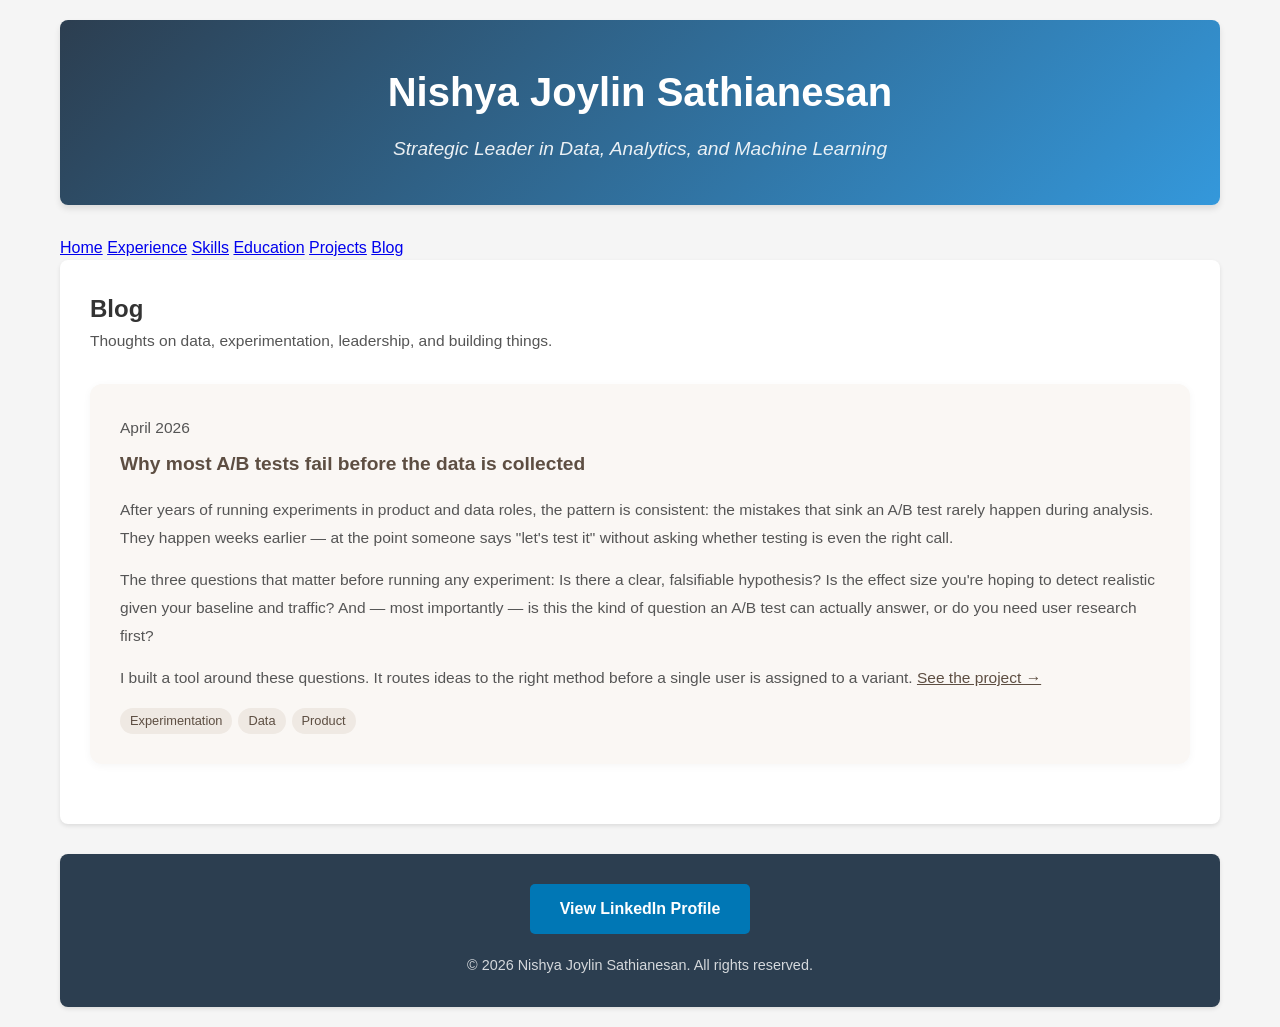
==== blog.html @ 6d908b57 "Add Projects and Blog pages, update nav across all pages - projects.html: project cards with toggle-" ====
<!DOCTYPE html>
<html lang="en">
<head>
    <meta charset="UTF-8">
    <meta name="viewport" content="width=device-width, initial-scale=1.0">
    <title>Blog — Nishya Joylin Sathianesan</title>
    <link rel="stylesheet" href="styles.css">
    <style>
        .post-list {
            list-style: none;
            padding: 0;
        }

        .post-item {
            padding: 24px 0;
            border-bottom: 1px solid #e5ddd5;
        }

        .post-item:last-child {
            border-bottom: none;
        }

        .post-date {
            font-size: 0.85rem;
            color: #999;
            font-weight: 500;
            margin-bottom: 6px;
        }

        .post-item h3 {
            font-size: 1.15rem;
            font-weight: 600;
            color: #5d4e42;
            margin-bottom: 8px;
        }

        .post-item h3 a {
            color: inherit;
            text-decoration: none;
            transition: opacity 0.2s;
        }

        .post-item h3 a:hover {
            opacity: 0.7;
        }

        .post-excerpt {
            color: #555;
            font-size: 0.97rem;
            line-height: 1.7;
            margin-bottom: 10px;
        }

        .post-tags {
            display: flex;
            flex-wrap: wrap;
            gap: 6px;
        }

        .tag {
            background: #efe9e3;
            color: #5d4e42;
            padding: 3px 10px;
            border-radius: 20px;
            font-size: 0.8rem;
            font-weight: 500;
        }

        /* Inline post content (for posts kept on this page) */
        .post-full {
            background: #faf7f4;
            border-radius: 12px;
            padding: 30px;
            margin-bottom: 30px;
            box-shadow: 0 2px 8px rgba(0,0,0,0.04);
        }

        .post-full .post-date {
            margin-bottom: 8px;
        }

        .post-full h3 {
            font-size: 1.2rem;
            font-weight: 600;
            color: #5d4e42;
            margin-bottom: 16px;
        }

        .post-full p {
            color: #555;
            font-size: 0.97rem;
            line-height: 1.8;
            margin-bottom: 14px;
        }

        .post-full p:last-of-type {
            margin-bottom: 0;
        }
    </style>
</head>
<body>
    <header>
        <h1>Nishya Joylin Sathianesan</h1>
        <p class="tagline">Strategic Leader in Data, Analytics, and Machine Learning</p>
    </header>

    <nav>
        <a href="index.html">Home</a>
        <a href="experience.html">Experience</a>
        <a href="skills.html">Skills</a>
        <a href="education.html">Education</a>
        <a href="projects.html">Projects</a>
        <a href="blog.html" class="active">Blog</a>
    </nav>

    <main>
        <div class="page-content">
            <h2>Blog</h2>
            <p style="color:#555; margin-bottom:30px; font-size:0.97rem;">
                Thoughts on data, experimentation, leadership, and building things.
            </p>

            <!-- ── POST TEMPLATE ──────────────────────────────────────────────────
                 To add a new post, copy everything between START and END,
                 paste it at the TOP of the list (newest first), and fill in your content.

            START
            <div class="post-full">
                <p class="post-date">April 2026</p>
                <h3>Your Post Title</h3>
                <p>
                    Your first paragraph here.
                </p>
                <p>
                    Another paragraph if needed.
                </p>
                <div class="post-tags" style="margin-top:16px;">
                    <span class="tag">Topic</span>
                </div>
            </div>
            END
            ── -->

            <!-- Post 1 -->
            <div class="post-full">
                <p class="post-date">April 2026</p>
                <h3>Why most A/B tests fail before the data is collected</h3>
                <p>
                    After years of running experiments in product and data roles, the pattern is consistent:
                    the mistakes that sink an A/B test rarely happen during analysis. They happen weeks earlier —
                    at the point someone says "let's test it" without asking whether testing is even the right call.
                </p>
                <p>
                    The three questions that matter before running any experiment: Is there a clear, falsifiable hypothesis?
                    Is the effect size you're hoping to detect realistic given your baseline and traffic?
                    And — most importantly — is this the kind of question an A/B test can actually answer,
                    or do you need user research first?
                </p>
                <p>
                    I built a tool around these questions. It routes ideas to the right method before a single
                    user is assigned to a variant.
                    <a href="projects.html" style="color:#5d4e42; font-weight:500;">See the project →</a>
                </p>
                <div class="post-tags" style="margin-top:16px;">
                    <span class="tag">Experimentation</span>
                    <span class="tag">Data</span>
                    <span class="tag">Product</span>
                </div>
            </div>

        </div>
    </main>

    <footer>
        <div class="linkedin-section">
            <a href="https://www.linkedin.com/in/nishyajoylin/"
               target="_blank"
               rel="noopener noreferrer"
               class="linkedin-button">
                View LinkedIn Profile
            </a>
        </div>
        <p class="copyright">&copy; 2026 Nishya Joylin Sathianesan. All rights reserved.</p>
    </footer>
</body>
</html>
---- styles.css ----
/* Reset and Base Styles */
* {
    margin: 0;
    padding: 0;
    box-sizing: border-box;
}

body {
    font-family: 'Segoe UI', Tahoma, Geneva, Verdana, sans-serif;
    line-height: 1.6;
    color: #333;
    background-color: #f5f5f5;
    max-width: 1200px;
    margin: 0 auto;
    padding: 20px;
}

/* Header Styles */
header {
    background: linear-gradient(135deg, #2c3e50, #3498db);
    color: white;
    text-align: center;
    padding: 40px 20px;
    border-radius: 8px;
    margin-bottom: 30px;
    box-shadow: 0 4px 6px rgba(0, 0, 0, 0.1);
}

header h1 {
    font-size: 2.5rem;
    margin-bottom: 10px;
    font-weight: 600;
}

header .tagline {
    font-size: 1.2rem;
    opacity: 0.9;
    font-style: italic;
}

/* Main Content */
main {
    background: white;
    padding: 30px;
    border-radius: 8px;
    box-shadow: 0 2px 4px rgba(0, 0, 0, 0.1);
    margin-bottom: 30px;
}

/* Tables Section */
.tables {
    display: grid;
    grid-template-columns: 1fr 1fr;
    gap: 30px;
    margin-bottom: 40px;
}

.table-container {
    overflow-x: auto;
}

.table-container h2 {
    color: #2c3e50;
    margin-bottom: 15px;
    padding-bottom: 10px;
    border-bottom: 2px solid #3498db;
}

table {
    width: 100%;
    border-collapse: collapse;
    font-size: 0.95rem;
}

thead {
    background-color: #2c3e50;
    color: white;
}

th, td {
    padding: 12px 15px;
    text-align: left;
    border: 1px solid #ddd;
}

th {
    font-weight: 600;
}

tbody tr:nth-child(even) {
    background-color: #f8f9fa;
}

tbody tr:hover {
    background-color: #e8f4fc;
}

/* Summary Section */
.summary {
    padding-top: 20px;
    border-top: 1px solid #eee;
}

.summary h2 {
    color: #2c3e50;
    margin-bottom: 15px;
    padding-bottom: 10px;
    border-bottom: 2px solid #3498db;
}

.summary p {
    margin-bottom: 15px;
    text-align: justify;
    color: #555;
}

/* Footer Styles */
footer {
    background: #2c3e50;
    color: white;
    text-align: center;
    padding: 30px 20px;
    border-radius: 8px;
    box-shadow: 0 2px 4px rgba(0, 0, 0, 0.1);
}

.linkedin-section {
    margin-bottom: 20px;
}

.linkedin-section h3 {
    margin-bottom: 15px;
    font-weight: 500;
}

.linkedin-button {
    display: inline-block;
    background-color: #0077b5;
    color: white;
    padding: 12px 30px;
    text-decoration: none;
    border-radius: 5px;
    font-weight: 600;
    transition: background-color 0.3s ease, transform 0.2s ease;
}

.linkedin-button:hover {
    background-color: #005885;
    transform: translateY(-2px);
}

.copyright {
    font-size: 0.9rem;
    opacity: 0.8;
    margin-top: 15px;
}

/* Responsive Design */
@media (max-width: 768px) {
    body {
        padding: 10px;
    }

    header {
        padding: 30px 15px;
    }

    header h1 {
        font-size: 1.8rem;
    }

    header .tagline {
        font-size: 1rem;
    }

    main {
        padding: 20px;
    }

    .tables {
        grid-template-columns: 1fr;
        gap: 20px;
    }

    th, td {
        padding: 10px;
        font-size: 0.9rem;
    }
}

@media (max-width: 480px) {
    header h1 {
        font-size: 1.5rem;
    }

    .table-container h2,
    .summary h2 {
        font-size: 1.2rem;
    }

    th, td {
        padding: 8px;
        font-size: 0.85rem;
    }
}
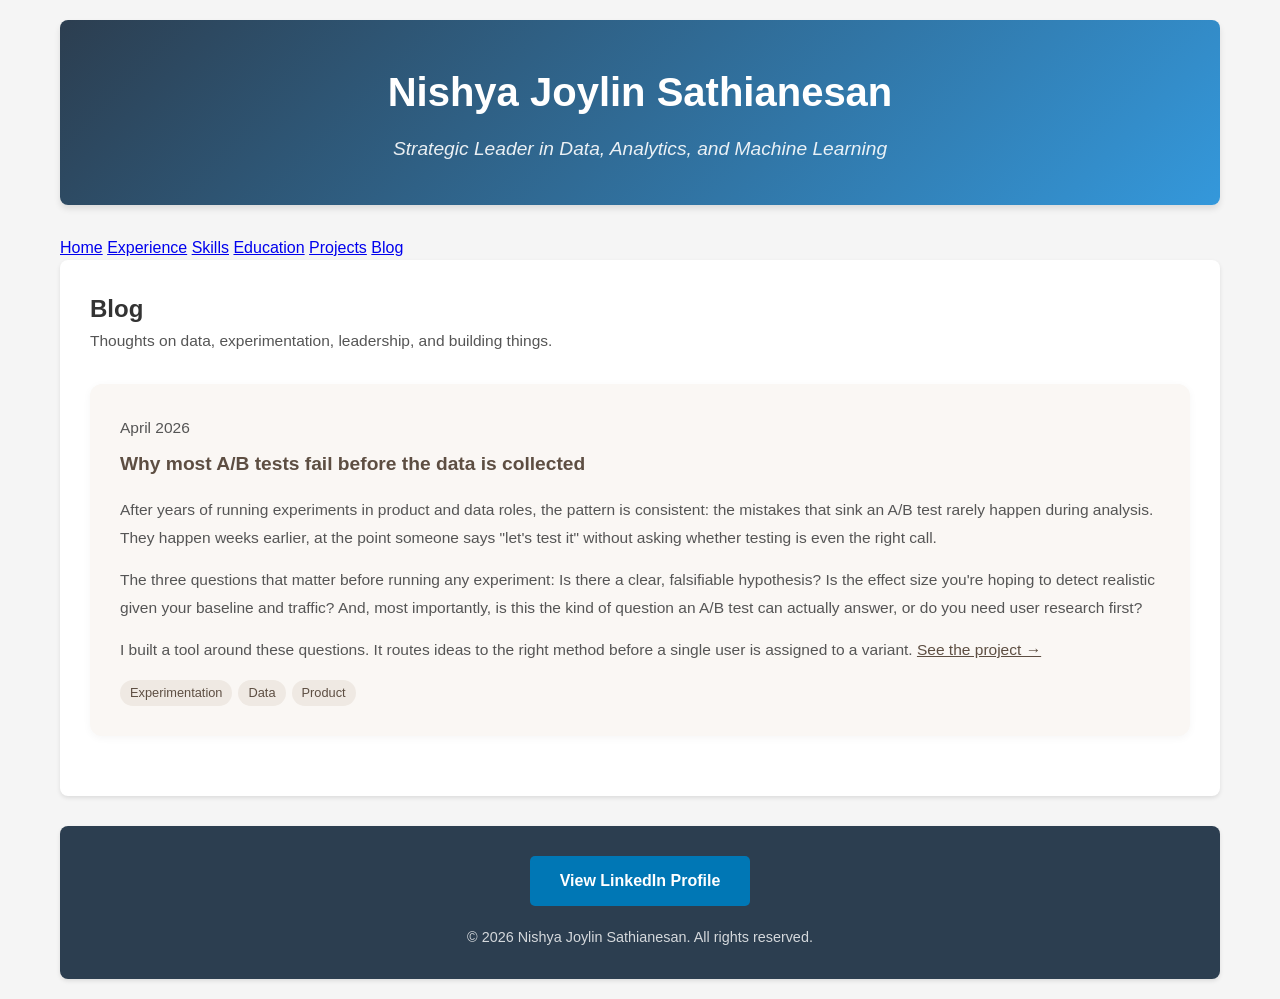
==== commit 605fd125: "Remove em dashes from blog and projects content Co-Authored-By: Claude Sonnet 4.6 <noreply@anthropic" ====
--- a/blog.html
+++ b/blog.html
@@ -3,7 +3,7 @@
 <head>
     <meta charset="UTF-8">
     <meta name="viewport" content="width=device-width, initial-scale=1.0">
-    <title>Blog — Nishya Joylin Sathianesan</title>
+    <title>Blog | Nishya Joylin Sathianesan</title>
     <link rel="stylesheet" href="styles.css">
     <style>
         .post-list {
@@ -147,13 +147,13 @@
                 <h3>Why most A/B tests fail before the data is collected</h3>
                 <p>
                     After years of running experiments in product and data roles, the pattern is consistent:
-                    the mistakes that sink an A/B test rarely happen during analysis. They happen weeks earlier —
+                    the mistakes that sink an A/B test rarely happen during analysis. They happen weeks earlier,
                     at the point someone says "let's test it" without asking whether testing is even the right call.
                 </p>
                 <p>
                     The three questions that matter before running any experiment: Is there a clear, falsifiable hypothesis?
                     Is the effect size you're hoping to detect realistic given your baseline and traffic?
-                    And — most importantly — is this the kind of question an A/B test can actually answer,
+                    And, most importantly, is this the kind of question an A/B test can actually answer,
                     or do you need user research first?
                 </p>
                 <p>
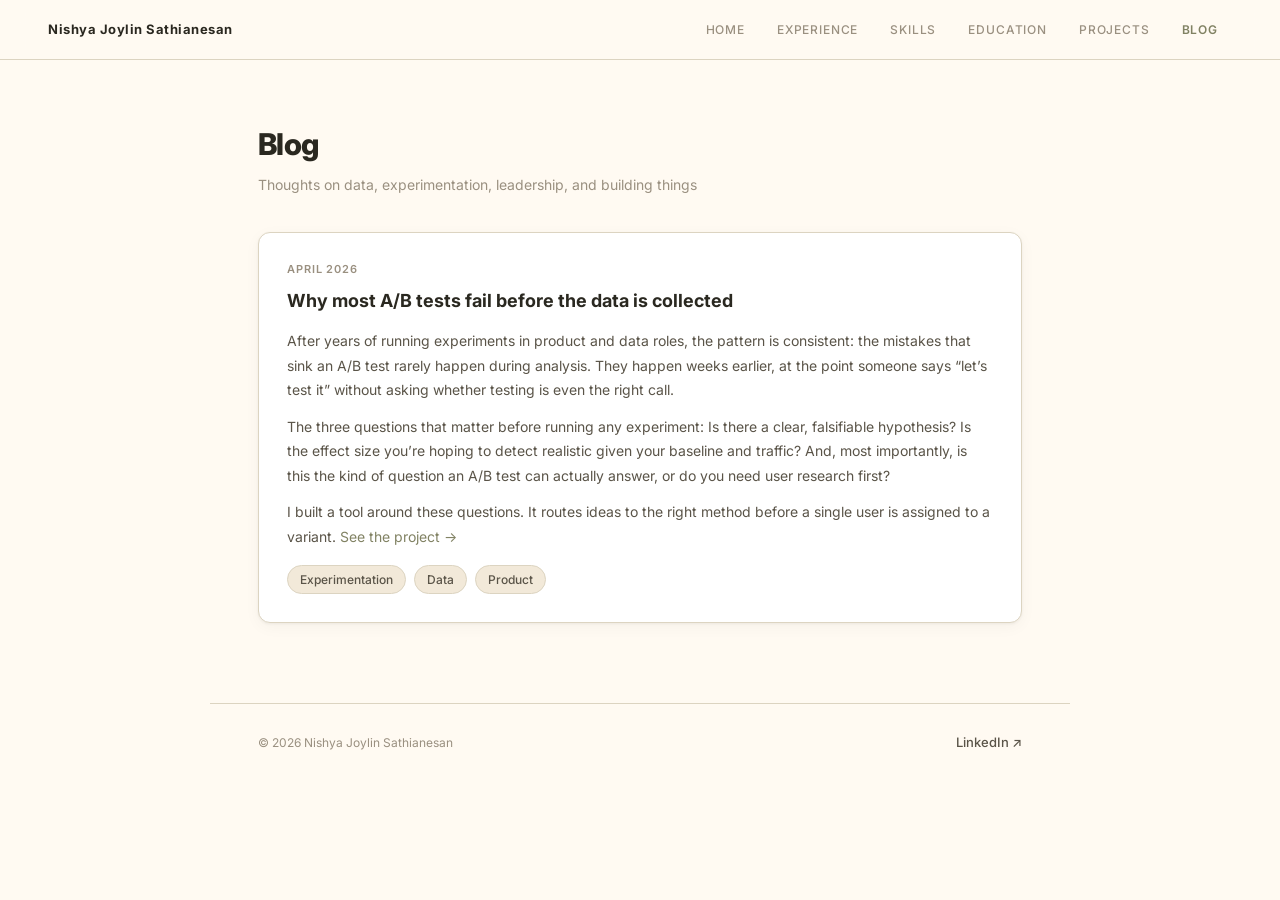
==== commit 350e4ee0: "Switch all pages to portfolio.css" ====
--- a/blog.html
+++ b/blog.html
@@ -1,186 +1,78 @@
 <!DOCTYPE html>
 <html lang="en">
 <head>
-    <meta charset="UTF-8">
-    <meta name="viewport" content="width=device-width, initial-scale=1.0">
-    <title>Blog | Nishya Joylin Sathianesan</title>
-    <link rel="stylesheet" href="styles.css">
-    <style>
-        .post-list {
-            list-style: none;
-            padding: 0;
-        }
-
-        .post-item {
-            padding: 24px 0;
-            border-bottom: 1px solid #e5ddd5;
-        }
-
-        .post-item:last-child {
-            border-bottom: none;
-        }
-
-        .post-date {
-            font-size: 0.85rem;
-            color: #999;
-            font-weight: 500;
-            margin-bottom: 6px;
-        }
-
-        .post-item h3 {
-            font-size: 1.15rem;
-            font-weight: 600;
-            color: #5d4e42;
-            margin-bottom: 8px;
-        }
-
-        .post-item h3 a {
-            color: inherit;
-            text-decoration: none;
-            transition: opacity 0.2s;
-        }
-
-        .post-item h3 a:hover {
-            opacity: 0.7;
-        }
-
-        .post-excerpt {
-            color: #555;
-            font-size: 0.97rem;
-            line-height: 1.7;
-            margin-bottom: 10px;
-        }
-
-        .post-tags {
-            display: flex;
-            flex-wrap: wrap;
-            gap: 6px;
-        }
-
-        .tag {
-            background: #efe9e3;
-            color: #5d4e42;
-            padding: 3px 10px;
-            border-radius: 20px;
-            font-size: 0.8rem;
-            font-weight: 500;
-        }
-
-        /* Inline post content (for posts kept on this page) */
-        .post-full {
-            background: #faf7f4;
-            border-radius: 12px;
-            padding: 30px;
-            margin-bottom: 30px;
-            box-shadow: 0 2px 8px rgba(0,0,0,0.04);
-        }
-
-        .post-full .post-date {
-            margin-bottom: 8px;
-        }
-
-        .post-full h3 {
-            font-size: 1.2rem;
-            font-weight: 600;
-            color: #5d4e42;
-            margin-bottom: 16px;
-        }
-
-        .post-full p {
-            color: #555;
-            font-size: 0.97rem;
-            line-height: 1.8;
-            margin-bottom: 14px;
-        }
-
-        .post-full p:last-of-type {
-            margin-bottom: 0;
-        }
-    </style>
+  <meta charset="UTF-8">
+  <meta name="viewport" content="width=device-width, initial-scale=1.0">
+  <meta name="description" content="Blog — Nishya Joylin Sathianesan">
+  <title>Blog | Nishya Joylin Sathianesan</title>
+  <link rel="preconnect" href="https://fonts.googleapis.com">
+  <link rel="stylesheet" href="https://fonts.googleapis.com/css2?family=Inter:wght@400;500;600;700;800;900&display=swap">
+  <link rel="stylesheet" href="portfolio.css">
 </head>
 <body>
-    <header>
-        <h1>Nishya Joylin Sathianesan</h1>
-        <p class="tagline">Strategic Leader in Data, Analytics, and Machine Learning</p>
-    </header>
 
-    <nav>
-        <a href="index.html">Home</a>
-        <a href="experience.html">Experience</a>
-        <a href="skills.html">Skills</a>
-        <a href="education.html">Education</a>
-        <a href="projects.html">Projects</a>
-        <a href="blog.html" class="active">Blog</a>
+  <header class="site-header">
+    <a class="site-logo" href="index.html">Nishya Joylin Sathianesan</a>
+    <nav class="site-nav">
+      <a class="nav-link" href="index.html">Home</a>
+      <a class="nav-link" href="experience.html">Experience</a>
+      <a class="nav-link" href="skills.html">Skills</a>
+      <a class="nav-link" href="education.html">Education</a>
+      <a class="nav-link" href="projects.html">Projects</a>
+      <a class="nav-link active" href="blog.html">Blog</a>
     </nav>
+  </header>
 
-    <main>
-        <div class="page-content">
-            <h2>Blog</h2>
-            <p style="color:#555; margin-bottom:30px; font-size:0.97rem;">
-                Thoughts on data, experimentation, leadership, and building things.
-            </p>
+  <main class="page-wrap">
+    <h1 class="page-title">Blog</h1>
+    <p class="page-subtitle">Thoughts on data, experimentation, leadership, and building things</p>
 
-            <!-- ── POST TEMPLATE ──────────────────────────────────────────────────
-                 To add a new post, copy everything between START and END,
-                 paste it at the TOP of the list (newest first), and fill in your content.
+    <!--
+      POST TEMPLATE — paste at the TOP (newest first):
+      <div class="card">
+        <p class="post-date">Month Year</p>
+        <div class="post-title">Post Title</div>
+        <div class="post-body">
+          <p>Paragraph.</p>
+        </div>
+        <div class="tag-group">
+          <span class="tag">Topic</span>
+        </div>
+      </div>
+    -->
 
-            START
-            <div class="post-full">
-                <p class="post-date">April 2026</p>
-                <h3>Your Post Title</h3>
-                <p>
-                    Your first paragraph here.
-                </p>
-                <p>
-                    Another paragraph if needed.
-                </p>
-                <div class="post-tags" style="margin-top:16px;">
-                    <span class="tag">Topic</span>
-                </div>
-            </div>
-            END
-            ── -->
+    <div class="card">
+      <p class="post-date">April 2026</p>
+      <div class="post-title">Why most A/B tests fail before the data is collected</div>
+      <div class="post-body">
+        <p>
+          After years of running experiments in product and data roles, the pattern is consistent:
+          the mistakes that sink an A/B test rarely happen during analysis. They happen weeks earlier,
+          at the point someone says &ldquo;let&rsquo;s test it&rdquo; without asking whether testing is even the right call.
+        </p>
+        <p>
+          The three questions that matter before running any experiment: Is there a clear, falsifiable hypothesis?
+          Is the effect size you&rsquo;re hoping to detect realistic given your baseline and traffic?
+          And, most importantly, is this the kind of question an A/B test can actually answer,
+          or do you need user research first?
+        </p>
+        <p>
+          I built a tool around these questions. It routes ideas to the right method before a single
+          user is assigned to a variant. <a href="projects.html">See the project →</a>
+        </p>
+      </div>
+      <div class="tag-group">
+        <span class="tag">Experimentation</span>
+        <span class="tag">Data</span>
+        <span class="tag">Product</span>
+      </div>
+    </div>
+  </main>
 
-            <!-- Post 1 -->
-            <div class="post-full">
-                <p class="post-date">April 2026</p>
-                <h3>Why most A/B tests fail before the data is collected</h3>
-                <p>
-                    After years of running experiments in product and data roles, the pattern is consistent:
-                    the mistakes that sink an A/B test rarely happen during analysis. They happen weeks earlier,
-                    at the point someone says "let's test it" without asking whether testing is even the right call.
-                </p>
-                <p>
-                    The three questions that matter before running any experiment: Is there a clear, falsifiable hypothesis?
-                    Is the effect size you're hoping to detect realistic given your baseline and traffic?
-                    And, most importantly, is this the kind of question an A/B test can actually answer,
-                    or do you need user research first?
-                </p>
-                <p>
-                    I built a tool around these questions. It routes ideas to the right method before a single
-                    user is assigned to a variant.
-                    <a href="projects.html" style="color:#5d4e42; font-weight:500;">See the project →</a>
-                </p>
-                <div class="post-tags" style="margin-top:16px;">
-                    <span class="tag">Experimentation</span>
-                    <span class="tag">Data</span>
-                    <span class="tag">Product</span>
-                </div>
-            </div>
+  <footer class="site-footer">
+    <p class="footer-copy">&copy; 2026 Nishya Joylin Sathianesan</p>
+    <a href="https://www.linkedin.com/in/nishyajoylin/" target="_blank" rel="noopener noreferrer" class="footer-linkedin">LinkedIn ↗</a>
+  </footer>
 
-        </div>
-    </main>
-
-    <footer>
-        <div class="linkedin-section">
-            <a href="https://www.linkedin.com/in/nishyajoylin/"
-               target="_blank"
-               rel="noopener noreferrer"
-               class="linkedin-button">
-                View LinkedIn Profile
-            </a>
-        </div>
-        <p class="copyright">&copy; 2026 Nishya Joylin Sathianesan. All rights reserved.</p>
-    </footer>
 </body>
 </html>
--- a/portfolio.css
+++ b/portfolio.css
@@ -0,0 +1,400 @@
+/* Personal portfolio — light theme, dusty rose accent */
+
+*, *::before, *::after { box-sizing: border-box; margin: 0; padding: 0; }
+
+:root {
+  --bg:         #FFFAF2;   /* coconut cream */
+  --surface:    #FFFFFF;
+  --border:     #DCD4C1;   /* oat latte */
+  --text-1:     #2A2820;   /* warm near-black */
+  --text-2:     #5A5448;   /* warm body */
+  --text-3:     #9A9080;   /* muted warm grey */
+  --accent:     #818263;   /* savory sage */
+  --accent-bg:  rgba(129,130,99,0.10);
+  --peach:      #EFD7CF;   /* peach protein — used for badge bg */
+  --radius:     12px;
+  --shadow:     0 1px 3px rgba(0,0,0,0.05), 0 4px 16px rgba(0,0,0,0.04);
+}
+
+body {
+  font-family: 'Inter', -apple-system, BlinkMacSystemFont, sans-serif;
+  background: var(--bg);
+  color: var(--text-1);
+  line-height: 1.6;
+  -webkit-font-smoothing: antialiased;
+}
+
+/* ── Sticky header ── */
+.site-header {
+  position: sticky;
+  top: 0;
+  z-index: 100;
+  height: 60px;
+  display: flex;
+  align-items: center;
+  padding: 0 48px;
+  background: rgba(255,250,242,0.92);
+  backdrop-filter: blur(12px);
+  -webkit-backdrop-filter: blur(12px);
+  border-bottom: 1px solid var(--border);
+}
+
+.site-logo {
+  font-size: 13px;
+  font-weight: 700;
+  letter-spacing: 0.04em;
+  color: var(--text-1);
+  text-decoration: none;
+  margin-right: auto;
+}
+
+.site-nav {
+  display: flex;
+  gap: 4px;
+}
+
+.nav-link {
+  font-size: 12px;
+  font-weight: 500;
+  letter-spacing: 0.07em;
+  text-transform: uppercase;
+  color: var(--text-3);
+  text-decoration: none;
+  padding: 6px 14px;
+  border-radius: 6px;
+  transition: color 0.15s;
+}
+
+.nav-link:hover { color: var(--text-1); }
+.nav-link.active { color: var(--accent); font-weight: 600; letter-spacing: 0.07em; }
+
+/* ── Hero (homepage) ── */
+.hero {
+  min-height: calc(100vh - 60px);
+  display: flex;
+  align-items: center;
+  padding: 80px 48px;
+  max-width: 860px;
+  margin: 0 auto;
+}
+
+.hero-label {
+  display: flex;
+  align-items: center;
+  gap: 14px;
+  font-size: 11px;
+  font-weight: 600;
+  letter-spacing: 0.14em;
+  text-transform: uppercase;
+  color: var(--text-3);
+  margin-bottom: 28px;
+}
+
+.hero-label::before {
+  content: '';
+  width: 32px;
+  height: 1px;
+  background: var(--text-3);
+  flex-shrink: 0;
+}
+
+.hero-name {
+  font-size: clamp(32px, 4vw, 48px);
+  font-weight: 800;
+  line-height: 1.15;
+  letter-spacing: -0.02em;
+  color: var(--text-1);
+  margin-bottom: 24px;
+}
+
+.hero-name .accent { color: var(--accent); }
+
+.hero-tagline {
+  font-size: 17px;
+  color: var(--text-2);
+  font-weight: 400;
+  line-height: 1.55;
+  margin-bottom: 14px;
+}
+
+.hero-bio {
+  font-size: 14px;
+  color: var(--text-3);
+  line-height: 1.75;
+  margin-bottom: 40px;
+  max-width: 480px;
+}
+
+.hero-cta {
+  display: inline-flex;
+  align-items: center;
+  gap: 8px;
+  background: var(--text-1);
+  color: #fff;
+  text-decoration: none;
+  font-size: 13px;
+  font-weight: 600;
+  letter-spacing: 0.03em;
+  padding: 13px 26px;
+  border-radius: 8px;
+  transition: background 0.15s;
+}
+
+.hero-cta:hover { background: var(--accent); }
+
+/* ── Page layout (non-home) ── */
+.page-wrap {
+  max-width: 860px;
+  margin: 0 auto;
+  padding: 60px 48px 80px;
+}
+
+.page-title {
+  font-size: 30px;
+  font-weight: 800;
+  letter-spacing: -0.02em;
+  color: var(--text-1);
+  margin-bottom: 6px;
+}
+
+.page-subtitle {
+  font-size: 14px;
+  color: var(--text-3);
+  margin-bottom: 36px;
+}
+
+/* ── Cards ── */
+.card {
+  background: var(--surface);
+  border: 1px solid var(--border);
+  border-radius: var(--radius);
+  padding: 28px;
+  box-shadow: var(--shadow);
+  margin-bottom: 14px;
+}
+
+.card:last-child { margin-bottom: 0; }
+
+.card-title {
+  font-size: 11px;
+  font-weight: 700;
+  letter-spacing: 0.09em;
+  text-transform: uppercase;
+  color: var(--text-3);
+  margin-bottom: 16px;
+}
+
+/* ── Experience ── */
+.exp-header {
+  display: flex;
+  justify-content: space-between;
+  align-items: flex-start;
+  gap: 16px;
+  margin-bottom: 16px;
+}
+
+.exp-company {
+  font-size: 17px;
+  font-weight: 700;
+  color: var(--text-1);
+  margin-bottom: 3px;
+}
+
+.exp-role {
+  font-size: 14px;
+  font-weight: 500;
+  color: var(--accent);
+  margin-bottom: 3px;
+}
+
+.exp-meta {
+  font-size: 13px;
+  color: var(--text-3);
+}
+
+.badge-current {
+  flex-shrink: 0;
+  font-size: 11px;
+  font-weight: 600;
+  letter-spacing: 0.06em;
+  text-transform: uppercase;
+  color: var(--accent);
+  background: var(--accent-bg);
+  border: 1px solid rgba(129,130,99,0.2);
+  padding: 3px 10px;
+  border-radius: 20px;
+}
+
+.exp-body p {
+  font-size: 14px;
+  color: var(--text-2);
+  line-height: 1.75;
+  margin-bottom: 12px;
+}
+
+.exp-body p:last-child { margin-bottom: 0; }
+
+/* ── Skills grid ── */
+.skills-grid {
+  display: grid;
+  grid-template-columns: 1fr 1fr;
+  gap: 14px;
+  margin-bottom: 14px;
+}
+
+.skill-row {
+  padding: 10px 0;
+  border-bottom: 1px solid var(--border);
+  color: var(--text-2);
+  font-size: 14px;
+}
+
+.skill-row:last-child { border-bottom: none; }
+
+/* ── Table ── */
+.simple-table {
+  width: 100%;
+  border-collapse: collapse;
+  font-size: 14px;
+}
+
+.simple-table th {
+  text-align: left;
+  font-size: 11px;
+  font-weight: 700;
+  letter-spacing: 0.08em;
+  text-transform: uppercase;
+  color: var(--text-3);
+  padding: 10px 16px;
+  border-bottom: 1px solid var(--border);
+  background: #F2E9D9;
+}
+
+.simple-table td {
+  padding: 12px 16px;
+  border-bottom: 1px solid var(--border);
+  color: var(--text-2);
+}
+
+.simple-table tr:last-child td { border-bottom: none; }
+.simple-table tbody tr:hover { background: #F2E9D9; }
+
+/* ── Blog ── */
+.post-date {
+  font-size: 11px;
+  font-weight: 600;
+  letter-spacing: 0.08em;
+  text-transform: uppercase;
+  color: var(--text-3);
+  margin-bottom: 10px;
+}
+
+.post-title {
+  font-size: 18px;
+  font-weight: 700;
+  color: var(--text-1);
+  margin-bottom: 16px;
+  line-height: 1.35;
+}
+
+.post-body p {
+  font-size: 14px;
+  color: var(--text-2);
+  line-height: 1.75;
+  margin-bottom: 12px;
+}
+
+.post-body p:last-child { margin-bottom: 0; }
+.post-body a { color: var(--accent); text-decoration: none; }
+.post-body a:hover { text-decoration: underline; }
+
+/* ── Tags ── */
+.tag-group {
+  display: flex;
+  flex-wrap: wrap;
+  gap: 8px;
+  margin-top: 16px;
+}
+
+.tag {
+  font-size: 12px;
+  font-weight: 500;
+  color: var(--text-2);
+  background: #F2E9D9;
+  border: 1px solid var(--border);
+  padding: 4px 12px;
+  border-radius: 20px;
+}
+
+/* ── Buttons ── */
+.btn {
+  display: inline-flex;
+  align-items: center;
+  gap: 6px;
+  font-size: 12px;
+  font-weight: 600;
+  letter-spacing: 0.02em;
+  padding: 7px 14px;
+  border-radius: 6px;
+  text-decoration: none;
+  border: 1px solid var(--border);
+  color: var(--text-1);
+  background: var(--surface);
+  cursor: pointer;
+  font-family: inherit;
+  transition: background 0.15s, border-color 0.15s;
+}
+
+.btn:hover { background: #F2E9D9; border-color: #C8C0AD; }
+
+/* ── Embed ── */
+.embed-wrap {
+  border-radius: 8px;
+  overflow: hidden;
+  border: 1px solid var(--border);
+  margin-top: 12px;
+}
+
+.embed-wrap iframe {
+  width: 100%;
+  height: 650px;
+  border: none;
+  display: block;
+}
+
+/* ── Footer ── */
+.site-footer {
+  max-width: 860px;
+  margin: 0 auto;
+  padding: 28px 48px;
+  border-top: 1px solid var(--border);
+  display: flex;
+  justify-content: space-between;
+  align-items: center;
+}
+
+.footer-copy { font-size: 12px; color: var(--text-3); }
+
+.footer-linkedin {
+  font-size: 13px;
+  font-weight: 500;
+  color: var(--text-2);
+  text-decoration: none;
+}
+
+.footer-linkedin:hover { color: var(--accent); }
+
+/* ── Responsive ── */
+@media (max-width: 768px) {
+  .site-header { padding: 0 20px; }
+  .hero { padding: 60px 20px; min-height: auto; padding-top: 80px; }
+  .page-wrap { padding: 40px 20px 60px; }
+  .skills-grid { grid-template-columns: 1fr; }
+  .site-footer { padding: 24px 20px; flex-direction: column; gap: 8px; text-align: center; }
+}
+
+@media (max-width: 480px) {
+  .hero-name { font-size: 36px; }
+  .nav-link { padding: 6px 10px; font-size: 11px; }
+  .embed-wrap iframe { height: 480px; }
+}
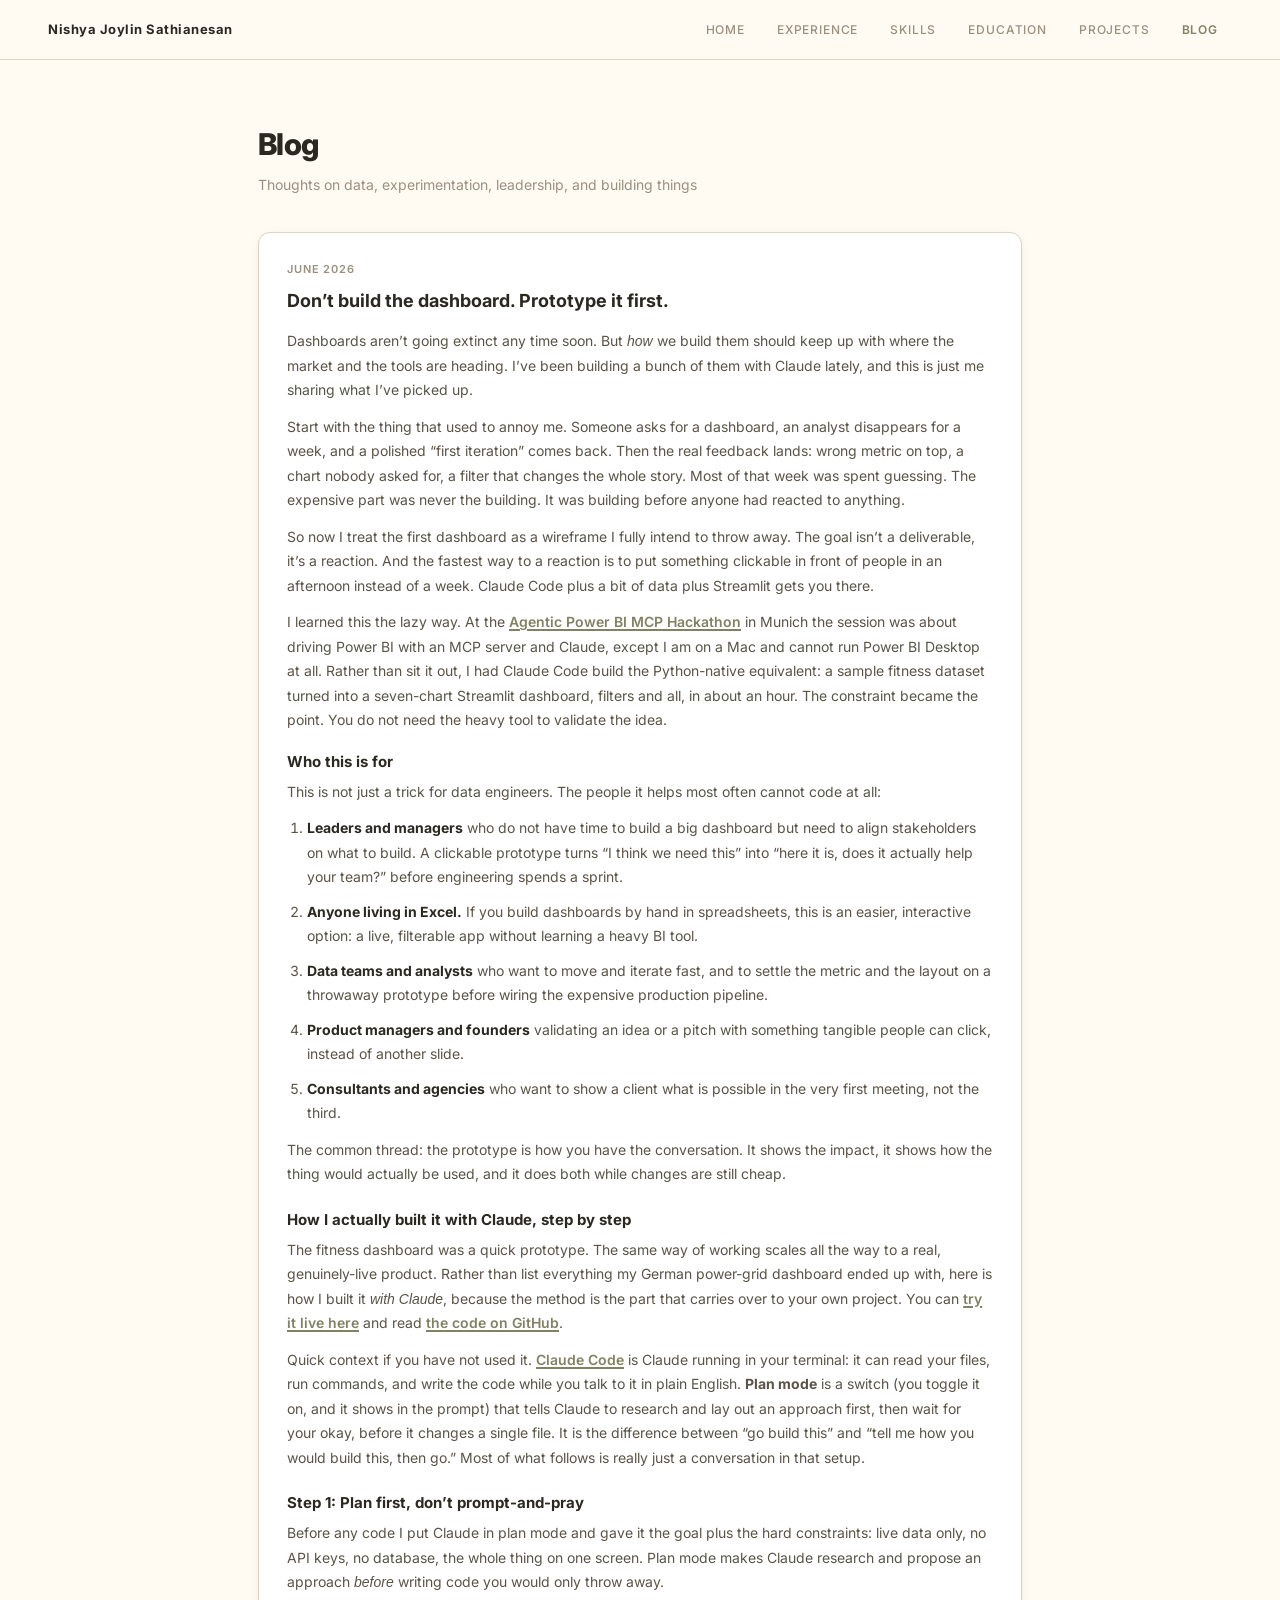
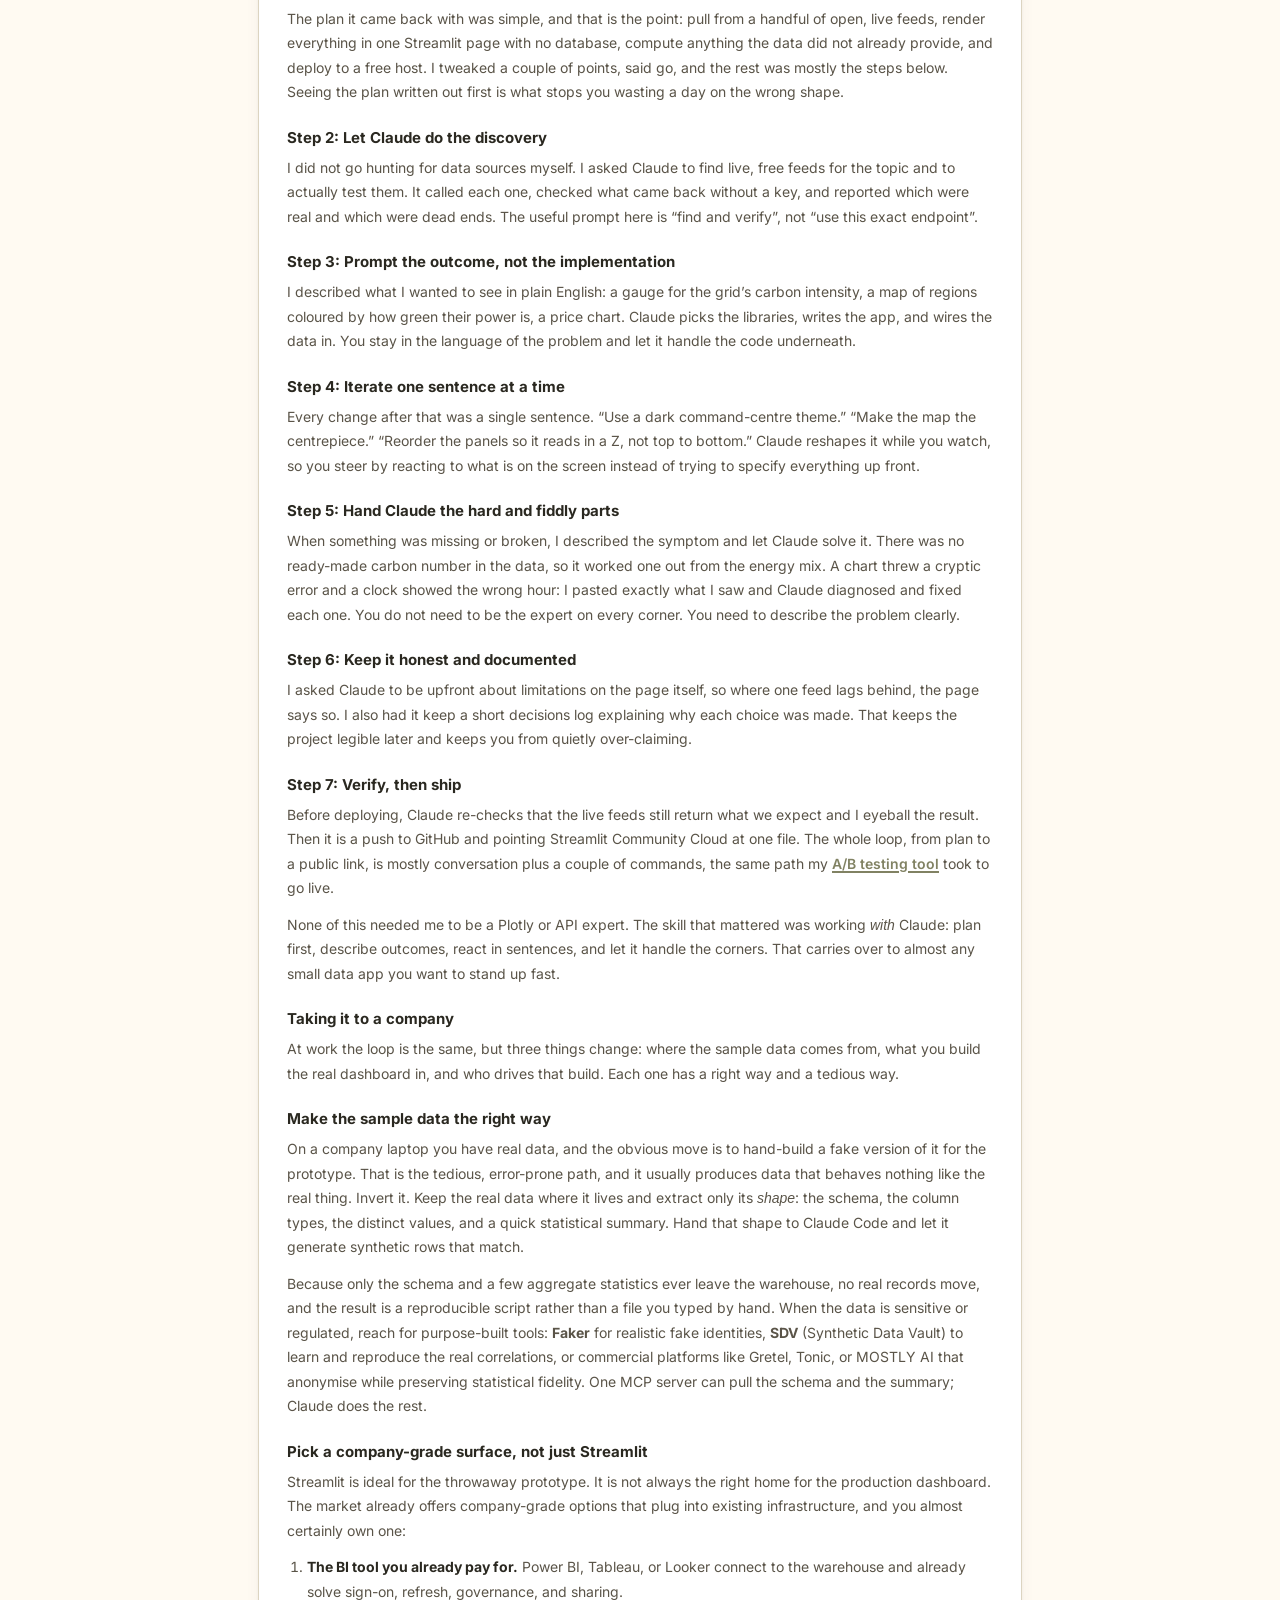
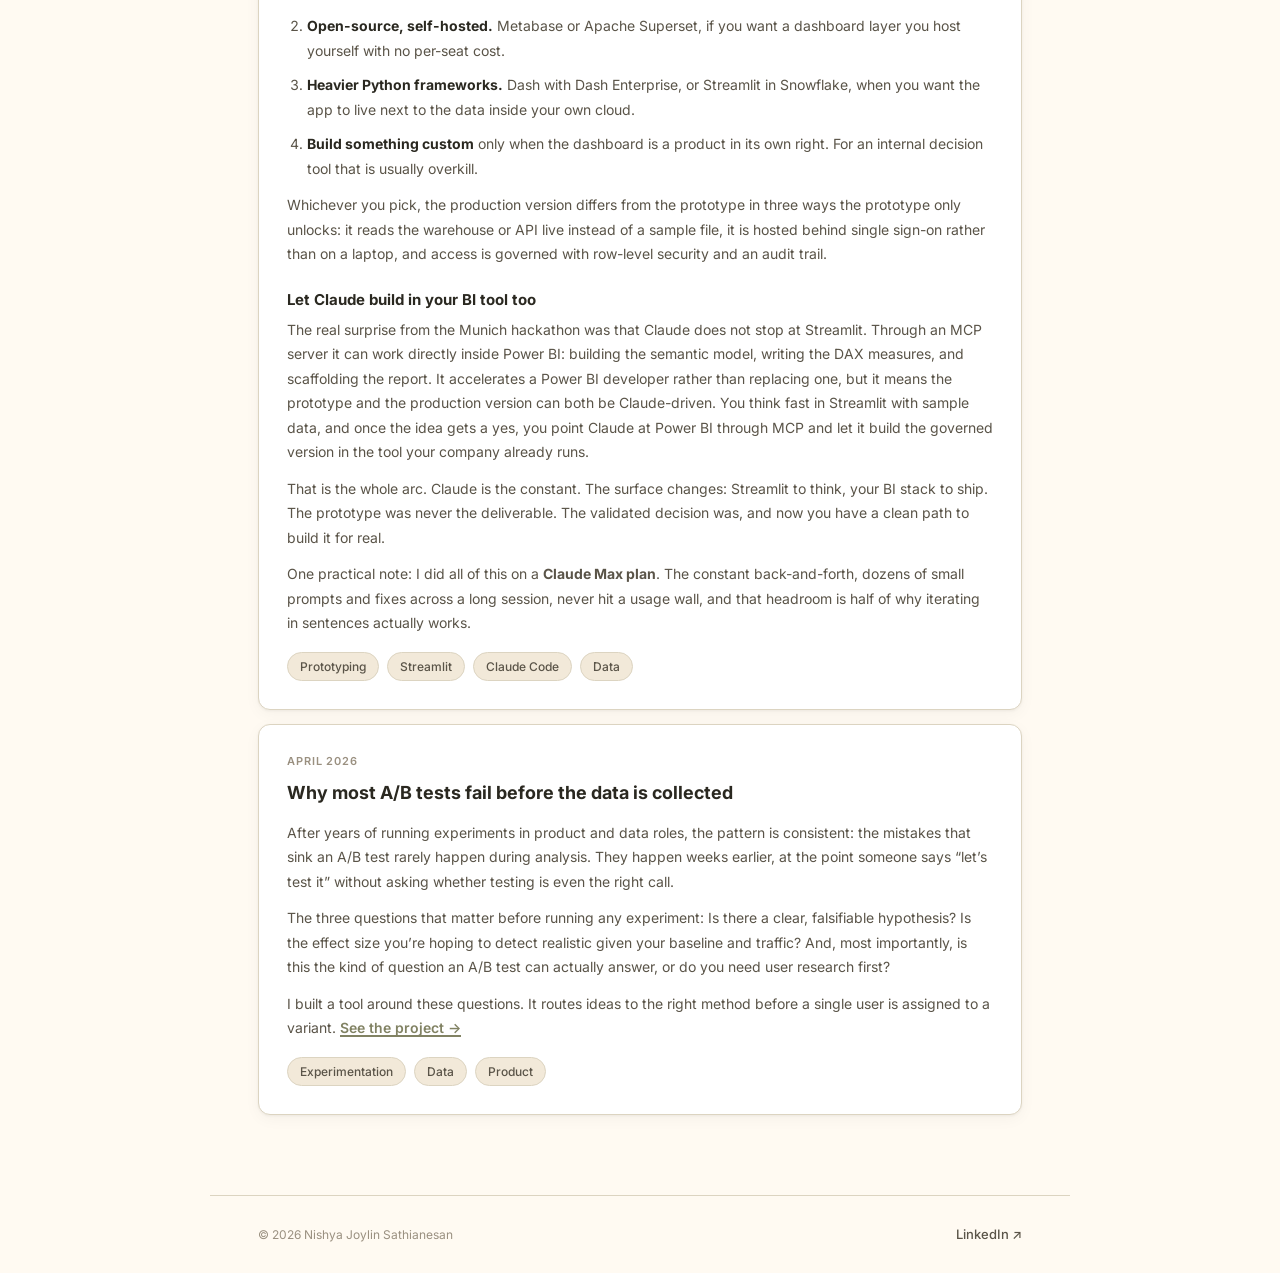
==== commit aaff4ebf: "Blog: note Claude Max plan at the end" ====
--- a/blog.html
+++ b/blog.html
@@ -42,6 +42,217 @@
     -->
 
     <div class="card">
+      <p class="post-date">June 2026</p>
+      <div class="post-title">Don&rsquo;t build the dashboard. Prototype it first.</div>
+      <div class="post-body">
+        <p>
+          Dashboards aren&rsquo;t going extinct any time soon. But <em>how</em> we build them should keep up with
+          where the market and the tools are heading. I&rsquo;ve been building a bunch of them with Claude lately,
+          and this is just me sharing what I&rsquo;ve picked up.
+        </p>
+        <p>
+          Start with the thing that used to annoy me. Someone asks for a dashboard, an analyst disappears for a
+          week, and a polished &ldquo;first iteration&rdquo; comes back. Then the real feedback lands: wrong metric
+          on top, a chart nobody asked for, a filter that changes the whole story. Most of that week was spent
+          guessing. The expensive part was never the building. It was building before anyone had reacted to anything.
+        </p>
+        <p>
+          So now I treat the first dashboard as a wireframe I fully intend to throw away. The goal isn&rsquo;t a
+          deliverable, it&rsquo;s a reaction. And the fastest way to a reaction is to put something clickable in
+          front of people in an afternoon instead of a week. Claude Code plus a bit of data plus Streamlit gets you
+          there.
+        </p>
+        <p>
+          I learned this the lazy way. At the
+          <a href="https://www.meetup.com/smart-data-and-agentic-bi-munich/events/314493464/" target="_blank" rel="noopener noreferrer">Agentic Power BI MCP Hackathon</a>
+          in Munich the session was about driving Power BI with an MCP server and Claude, except I am on a Mac and
+          cannot run Power BI Desktop at all. Rather than sit it out, I had Claude Code build the Python-native
+          equivalent: a sample fitness dataset turned into a seven-chart Streamlit dashboard, filters and all, in
+          about an hour. The constraint became the point. You do not need the heavy tool to validate the idea.
+        </p>
+
+        <h3 class="post-h">Who this is for</h3>
+        <p>
+          This is not just a trick for data engineers. The people it helps most often cannot code at all:
+        </p>
+        <ol class="post-steps">
+          <li><strong>Leaders and managers</strong> who do not have time to build a big dashboard but need to align
+            stakeholders on what to build. A clickable prototype turns &ldquo;I think we need this&rdquo; into
+            &ldquo;here it is, does it actually help your team?&rdquo; before engineering spends a sprint.</li>
+          <li><strong>Anyone living in Excel.</strong> If you build dashboards by hand in spreadsheets, this is an
+            easier, interactive option: a live, filterable app without learning a heavy BI tool.</li>
+          <li><strong>Data teams and analysts</strong> who want to move and iterate fast, and to settle the metric
+            and the layout on a throwaway prototype before wiring the expensive production pipeline.</li>
+          <li><strong>Product managers and founders</strong> validating an idea or a pitch with something tangible
+            people can click, instead of another slide.</li>
+          <li><strong>Consultants and agencies</strong> who want to show a client what is possible in the very
+            first meeting, not the third.</li>
+        </ol>
+        <p>
+          The common thread: the prototype is how you have the conversation. It shows the impact, it shows how the
+          thing would actually be used, and it does both while changes are still cheap.
+        </p>
+
+        <h3 class="post-h">How I actually built it with Claude, step by step</h3>
+        <p>
+          The fitness dashboard was a quick prototype. The same way of working scales all the way to a real,
+          genuinely-live product. Rather than list everything my German power-grid dashboard ended up with, here is
+          how I built it <em>with Claude</em>, because the method is the part that carries over to your own project.
+          You can
+          <a href="https://germany-power-dashboard.streamlit.app/" target="_blank" rel="noopener noreferrer">try it live here</a>
+          and read
+          <a href="https://github.com/nishyajoylin-s/germany-power-dashboard" target="_blank" rel="noopener noreferrer">the code on GitHub</a>.
+        </p>
+        <p>
+          Quick context if you have not used it.
+          <a href="https://claude.com/claude-code" target="_blank" rel="noopener noreferrer">Claude Code</a>
+          is Claude running in your terminal: it can read your files, run commands, and write the code while you talk
+          to it in plain English. <strong>Plan mode</strong> is a switch (you toggle it on, and it shows in the
+          prompt) that tells Claude to research and lay out an approach first, then wait for your okay, before it
+          changes a single file. It is the difference between &ldquo;go build this&rdquo; and &ldquo;tell me how you
+          would build this, then go.&rdquo; Most of what follows is really just a conversation in that setup.
+        </p>
+
+        <h3 class="post-h">Step 1: Plan first, don&rsquo;t prompt-and-pray</h3>
+        <p>
+          Before any code I put Claude in plan mode and gave it the goal plus the hard constraints: live data only,
+          no API keys, no database, the whole thing on one screen. Plan mode makes Claude research and propose an
+          approach <em>before</em> writing code you would only throw away.
+        </p>
+        <p>
+          The plan it came back with was simple, and that is the point: pull from a handful of open, live feeds,
+          render everything in one Streamlit page with no database, compute anything the data did not already
+          provide, and deploy to a free host. I tweaked a couple of points, said go, and the rest was mostly the
+          steps below. Seeing the plan written out first is what stops you wasting a day on the wrong shape.
+        </p>
+
+        <h3 class="post-h">Step 2: Let Claude do the discovery</h3>
+        <p>
+          I did not go hunting for data sources myself. I asked Claude to find live, free feeds for the topic and to
+          actually test them. It called each one, checked what came back without a key, and reported which were real
+          and which were dead ends. The useful prompt here is &ldquo;find and verify&rdquo;, not &ldquo;use this
+          exact endpoint&rdquo;.
+        </p>
+
+        <h3 class="post-h">Step 3: Prompt the outcome, not the implementation</h3>
+        <p>
+          I described what I wanted to see in plain English: a gauge for the grid&rsquo;s carbon intensity, a map of
+          regions coloured by how green their power is, a price chart. Claude picks the libraries, writes the app,
+          and wires the data in. You stay in the language of the problem and let it handle the code underneath.
+        </p>
+
+        <h3 class="post-h">Step 4: Iterate one sentence at a time</h3>
+        <p>
+          Every change after that was a single sentence. &ldquo;Use a dark command-centre theme.&rdquo; &ldquo;Make
+          the map the centrepiece.&rdquo; &ldquo;Reorder the panels so it reads in a Z, not top to bottom.&rdquo;
+          Claude reshapes it while you watch, so you steer by reacting to what is on the screen instead of trying to
+          specify everything up front.
+        </p>
+
+        <h3 class="post-h">Step 5: Hand Claude the hard and fiddly parts</h3>
+        <p>
+          When something was missing or broken, I described the symptom and let Claude solve it. There was no
+          ready-made carbon number in the data, so it worked one out from the energy mix. A chart threw a cryptic
+          error and a clock showed the wrong hour: I pasted exactly what I saw and Claude diagnosed and fixed each
+          one. You do not need to be the expert on every corner. You need to describe the problem clearly.
+        </p>
+
+        <h3 class="post-h">Step 6: Keep it honest and documented</h3>
+        <p>
+          I asked Claude to be upfront about limitations on the page itself, so where one feed lags behind, the page
+          says so. I also had it keep a short decisions log explaining why each choice was made. That keeps the
+          project legible later and keeps you from quietly over-claiming.
+        </p>
+
+        <h3 class="post-h">Step 7: Verify, then ship</h3>
+        <p>
+          Before deploying, Claude re-checks that the live feeds still return what we expect and I eyeball the
+          result. Then it is a push to GitHub and pointing Streamlit Community Cloud at one file. The whole loop,
+          from plan to a public link, is mostly conversation plus a couple of commands, the same path my
+          <a href="https://ab-test-framework.streamlit.app/" target="_blank" rel="noopener noreferrer">A/B testing tool</a>
+          took to go live.
+        </p>
+
+        <p>
+          None of this needed me to be a Plotly or API expert. The skill that mattered was working <em>with</em>
+          Claude: plan first, describe outcomes, react in sentences, and let it handle the corners. That carries over
+          to almost any small data app you want to stand up fast.
+        </p>
+
+        <h3 class="post-h">Taking it to a company</h3>
+        <p>
+          At work the loop is the same, but three things change: where the sample data comes from, what you build
+          the real dashboard in, and who drives that build. Each one has a right way and a tedious way.
+        </p>
+
+        <h3 class="post-h">Make the sample data the right way</h3>
+        <p>
+          On a company laptop you have real data, and the obvious move is to hand-build a fake version of it for
+          the prototype. That is the tedious, error-prone path, and it usually produces data that behaves nothing
+          like the real thing. Invert it. Keep the real data where it lives and extract only its <em>shape</em>:
+          the schema, the column types, the distinct values, and a quick statistical summary. Hand that shape to
+          Claude Code and let it generate synthetic rows that match.
+        </p>
+        <p>
+          Because only the schema and a few aggregate statistics ever leave the warehouse, no real records move,
+          and the result is a reproducible script rather than a file you typed by hand. When the data is sensitive
+          or regulated, reach for purpose-built tools: <strong>Faker</strong> for realistic fake identities,
+          <strong>SDV</strong> (Synthetic Data Vault) to learn and reproduce the real correlations, or commercial
+          platforms like Gretel, Tonic, or MOSTLY AI that anonymise while preserving statistical fidelity. One
+          MCP server can pull the schema and the summary; Claude does the rest.
+        </p>
+
+        <h3 class="post-h">Pick a company-grade surface, not just Streamlit</h3>
+        <p>
+          Streamlit is ideal for the throwaway prototype. It is not always the right home for the production
+          dashboard. The market already offers company-grade options that plug into existing infrastructure, and
+          you almost certainly own one:
+        </p>
+        <ol class="post-steps">
+          <li><strong>The BI tool you already pay for.</strong> Power BI, Tableau, or Looker connect to the
+            warehouse and already solve sign-on, refresh, governance, and sharing.</li>
+          <li><strong>Open-source, self-hosted.</strong> Metabase or Apache Superset, if you want a dashboard
+            layer you host yourself with no per-seat cost.</li>
+          <li><strong>Heavier Python frameworks.</strong> Dash with Dash Enterprise, or Streamlit in Snowflake,
+            when you want the app to live next to the data inside your own cloud.</li>
+          <li><strong>Build something custom</strong> only when the dashboard is a product in its own right. For an
+            internal decision tool that is usually overkill.</li>
+        </ol>
+        <p>
+          Whichever you pick, the production version differs from the prototype in three ways the prototype only
+          unlocks: it reads the warehouse or API live instead of a sample file, it is hosted behind single sign-on
+          rather than on a laptop, and access is governed with row-level security and an audit trail.
+        </p>
+
+        <h3 class="post-h">Let Claude build in your BI tool too</h3>
+        <p>
+          The real surprise from the Munich hackathon was that Claude does not stop at Streamlit. Through an MCP
+          server it can work directly inside Power BI: building the semantic model, writing the DAX measures, and
+          scaffolding the report. It accelerates a Power BI developer rather than replacing one, but it means the
+          prototype and the production version can both be Claude-driven. You think fast in Streamlit with sample
+          data, and once the idea gets a yes, you point Claude at Power BI through MCP and let it build the
+          governed version in the tool your company already runs.
+        </p>
+        <p>
+          That is the whole arc. Claude is the constant. The surface changes: Streamlit to think, your BI stack to
+          ship. The prototype was never the deliverable. The validated decision was, and now you have a clean path
+          to build it for real.
+        </p>
+        <p>
+          One practical note: I did all of this on a <strong>Claude Max plan</strong>. The constant back-and-forth,
+          dozens of small prompts and fixes across a long session, never hit a usage wall, and that headroom is half
+          of why iterating in sentences actually works.
+        </p>
+      </div>
+      <div class="tag-group">
+        <span class="tag">Prototyping</span>
+        <span class="tag">Streamlit</span>
+        <span class="tag">Claude Code</span>
+        <span class="tag">Data</span>
+      </div>
+    </div>
+
+    <div class="card">
       <p class="post-date">April 2026</p>
       <div class="post-title">Why most A/B tests fail before the data is collected</div>
       <div class="post-body">
--- a/portfolio.css
+++ b/portfolio.css
@@ -69,6 +69,13 @@
 .nav-link.active { color: var(--accent); font-weight: 600; letter-spacing: 0.07em; }
 
 /* ── Hero (homepage) ── */
+.hero-greeting {
+  font-size: 15px;
+  color: var(--text-3);
+  font-weight: 400;
+  margin-bottom: 6px;
+}
+
 .hero {
   min-height: calc(100vh - 60px);
   display: flex;
@@ -240,6 +247,11 @@
   grid-template-columns: 1fr 1fr;
   gap: 14px;
   margin-bottom: 14px;
+  align-items: stretch;
+}
+
+.skills-grid .card {
+  margin-bottom: 0;
 }
 
 .skill-row {
@@ -305,8 +317,46 @@
 }
 
 .post-body p:last-child { margin-bottom: 0; }
-.post-body a { color: var(--accent); text-decoration: none; }
-.post-body a:hover { text-decoration: underline; }
+.post-body a {
+  color: var(--accent);
+  font-weight: 600;
+  text-decoration: underline;
+  text-decoration-thickness: 1.5px;
+  text-underline-offset: 2px;
+}
+.post-body a:hover { color: var(--text-1); }
+.post-steps a { color: var(--accent); font-weight: 600; text-decoration: underline; text-underline-offset: 2px; }
+
+.post-steps {
+  margin: 4px 0 12px;
+  padding-left: 20px;
+}
+.post-steps li {
+  font-size: 14px;
+  color: var(--text-2);
+  line-height: 1.75;
+  margin-bottom: 10px;
+}
+.post-steps li:last-child { margin-bottom: 0; }
+.post-steps strong { color: var(--text-1); }
+
+.post-h {
+  font-size: 15px;
+  font-weight: 700;
+  color: var(--text-1);
+  margin: 22px 0 8px;
+  line-height: 1.4;
+}
+.post-h:first-of-type { margin-top: 18px; }
+
+.post-body code {
+  font-family: 'SFMono-Regular', Menlo, Consolas, monospace;
+  font-size: 12.5px;
+  background: rgba(129,130,99,0.1);
+  color: var(--text-1);
+  padding: 1px 5px;
+  border-radius: 4px;
+}
 
 /* ── Tags ── */
 .tag-group {
@@ -391,6 +441,14 @@
   .page-wrap { padding: 40px 20px 60px; }
   .skills-grid { grid-template-columns: 1fr; }
   .site-footer { padding: 24px 20px; flex-direction: column; gap: 8px; text-align: center; }
+  .exp-header { flex-wrap: wrap; }
+  .simple-table { display: block; overflow-x: auto; -webkit-overflow-scrolling: touch; }
+}
+
+@media (max-width: 640px) {
+  .site-header { height: auto; flex-wrap: wrap; padding: 12px 20px; gap: 8px; }
+  .site-logo { width: 100%; }
+  .site-nav { overflow-x: auto; padding-bottom: 2px; }
 }
 
 @media (max-width: 480px) {
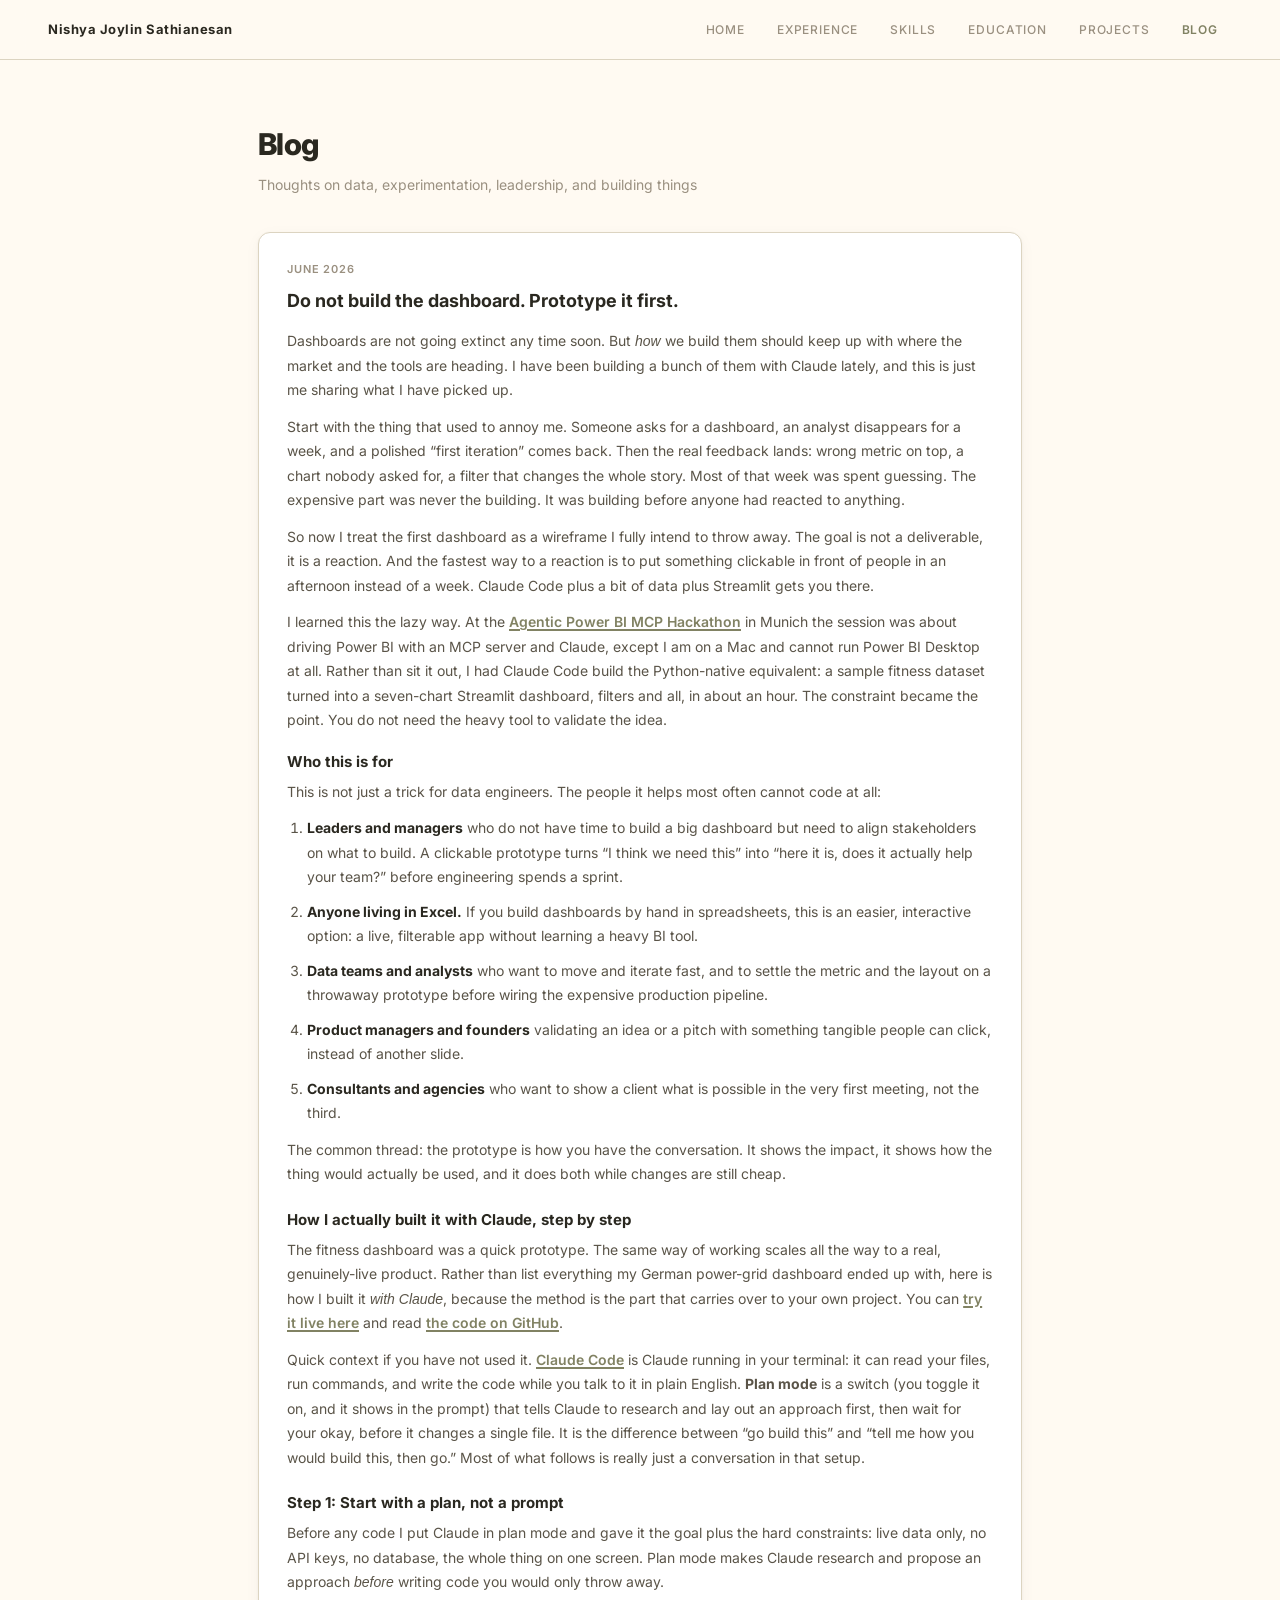
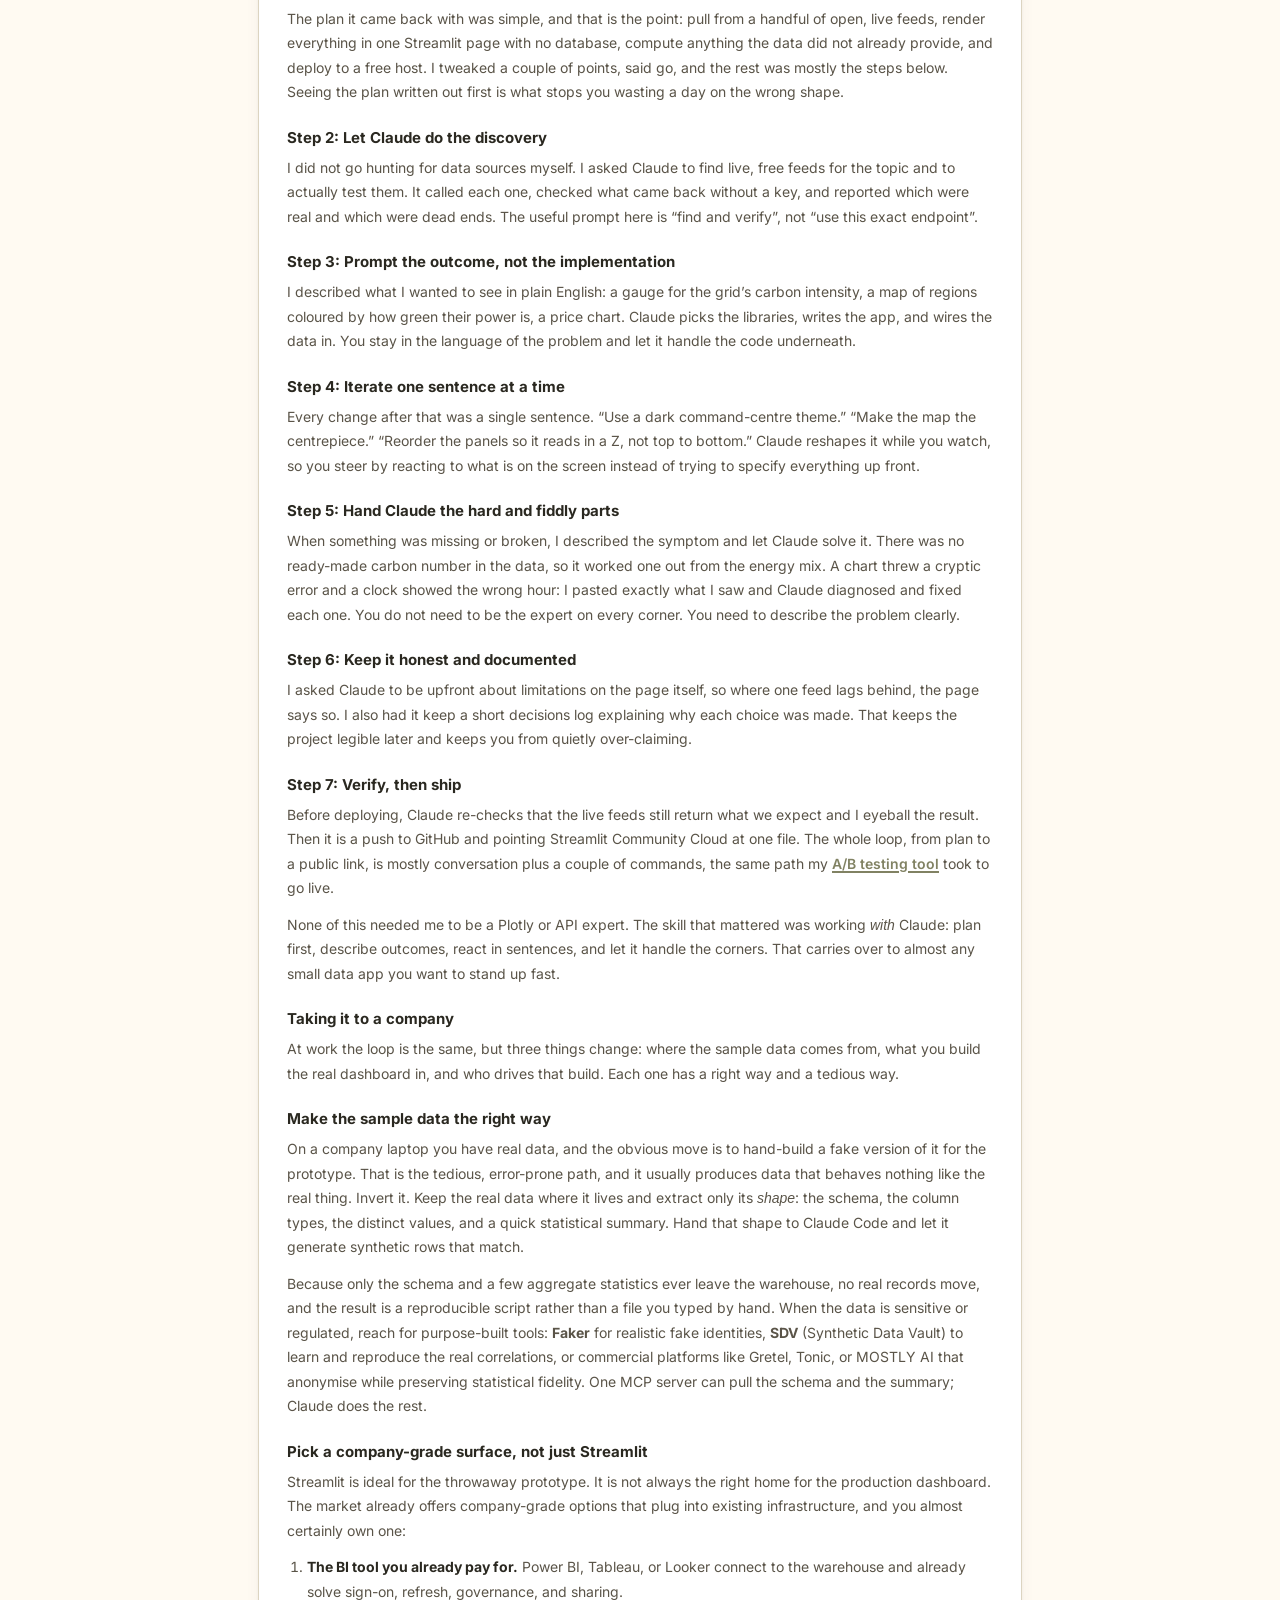
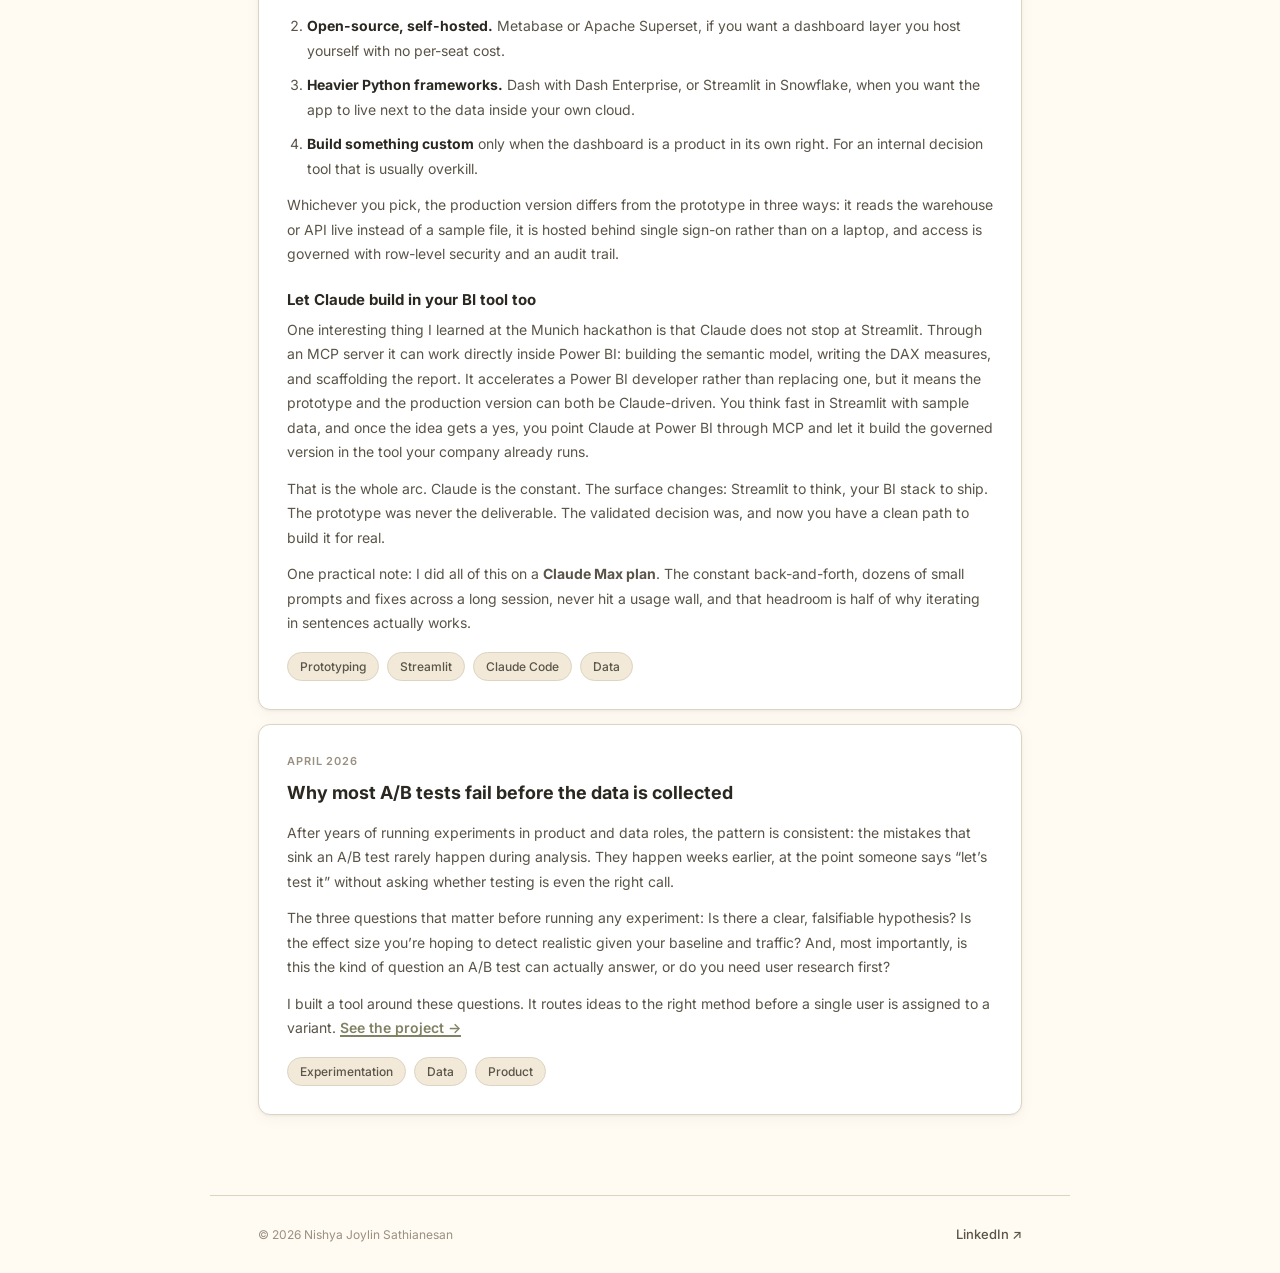
==== commit 3b0da142: "Add German dashboard project entry; expand contractions; tidy wording" ====
--- a/blog.html
+++ b/blog.html
@@ -43,12 +43,12 @@
 
     <div class="card">
       <p class="post-date">June 2026</p>
-      <div class="post-title">Don&rsquo;t build the dashboard. Prototype it first.</div>
+      <div class="post-title">Do not build the dashboard. Prototype it first.</div>
       <div class="post-body">
         <p>
-          Dashboards aren&rsquo;t going extinct any time soon. But <em>how</em> we build them should keep up with
-          where the market and the tools are heading. I&rsquo;ve been building a bunch of them with Claude lately,
-          and this is just me sharing what I&rsquo;ve picked up.
+          Dashboards are not going extinct any time soon. But <em>how</em> we build them should keep up with
+          where the market and the tools are heading. I have been building a bunch of them with Claude lately,
+          and this is just me sharing what I have picked up.
         </p>
         <p>
           Start with the thing that used to annoy me. Someone asks for a dashboard, an analyst disappears for a
@@ -57,8 +57,8 @@
           guessing. The expensive part was never the building. It was building before anyone had reacted to anything.
         </p>
         <p>
-          So now I treat the first dashboard as a wireframe I fully intend to throw away. The goal isn&rsquo;t a
-          deliverable, it&rsquo;s a reaction. And the fastest way to a reaction is to put something clickable in
+          So now I treat the first dashboard as a wireframe I fully intend to throw away. The goal is not a
+          deliverable, it is a reaction. And the fastest way to a reaction is to put something clickable in
           front of people in an afternoon instead of a week. Claude Code plus a bit of data plus Streamlit gets you
           there.
         </p>
@@ -113,7 +113,7 @@
           would build this, then go.&rdquo; Most of what follows is really just a conversation in that setup.
         </p>
 
-        <h3 class="post-h">Step 1: Plan first, don&rsquo;t prompt-and-pray</h3>
+        <h3 class="post-h">Step 1: Start with a plan, not a prompt</h3>
         <p>
           Before any code I put Claude in plan mode and gave it the goal plus the hard constraints: live data only,
           no API keys, no database, the whole thing on one screen. Plan mode makes Claude research and propose an
@@ -219,14 +219,14 @@
             internal decision tool that is usually overkill.</li>
         </ol>
         <p>
-          Whichever you pick, the production version differs from the prototype in three ways the prototype only
-          unlocks: it reads the warehouse or API live instead of a sample file, it is hosted behind single sign-on
-          rather than on a laptop, and access is governed with row-level security and an audit trail.
+          Whichever you pick, the production version differs from the prototype in three ways: it reads the
+          warehouse or API live instead of a sample file, it is hosted behind single sign-on rather than on a
+          laptop, and access is governed with row-level security and an audit trail.
         </p>
 
         <h3 class="post-h">Let Claude build in your BI tool too</h3>
         <p>
-          The real surprise from the Munich hackathon was that Claude does not stop at Streamlit. Through an MCP
+          One interesting thing I learned at the Munich hackathon is that Claude does not stop at Streamlit. Through an MCP
           server it can work directly inside Power BI: building the semantic model, writing the DAX measures, and
           scaffolding the report. It accelerates a Power BI developer rather than replacing one, but it means the
           prototype and the production version can both be Claude-driven. You think fast in Streamlit with sample
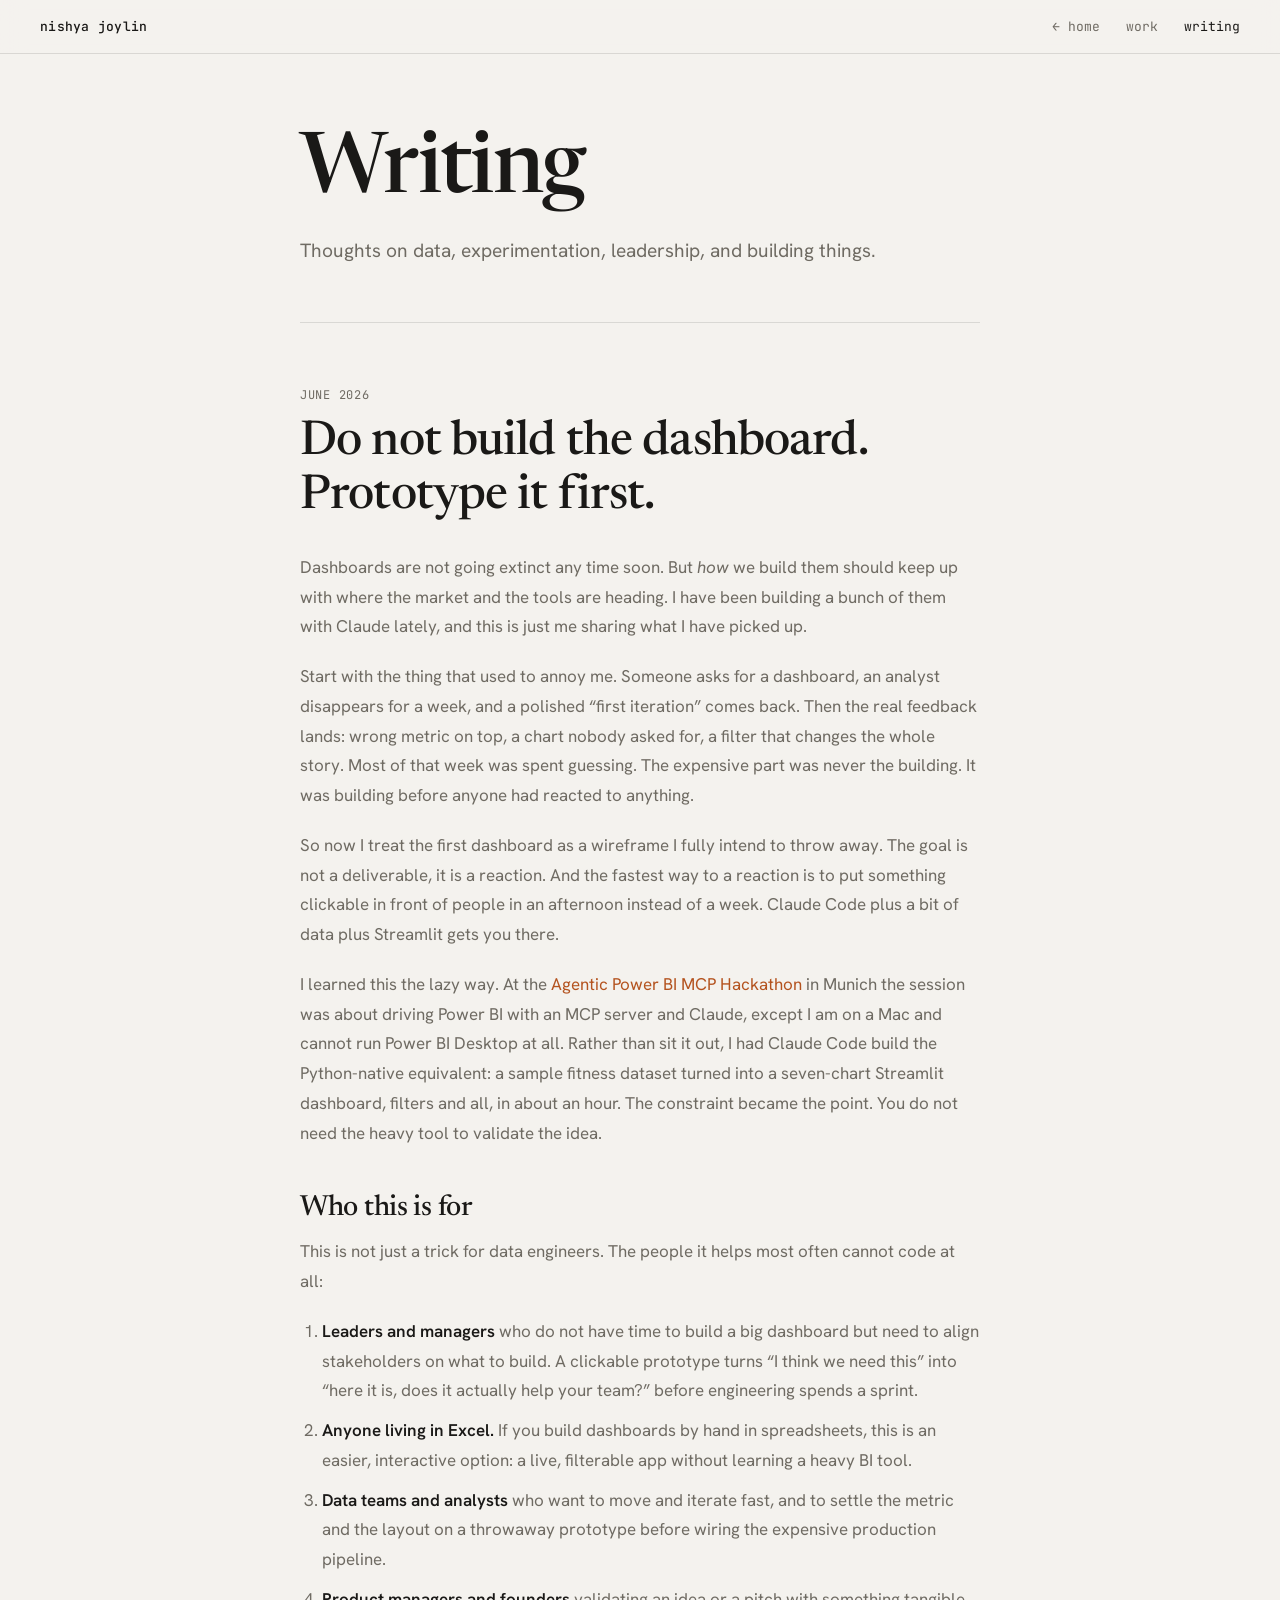
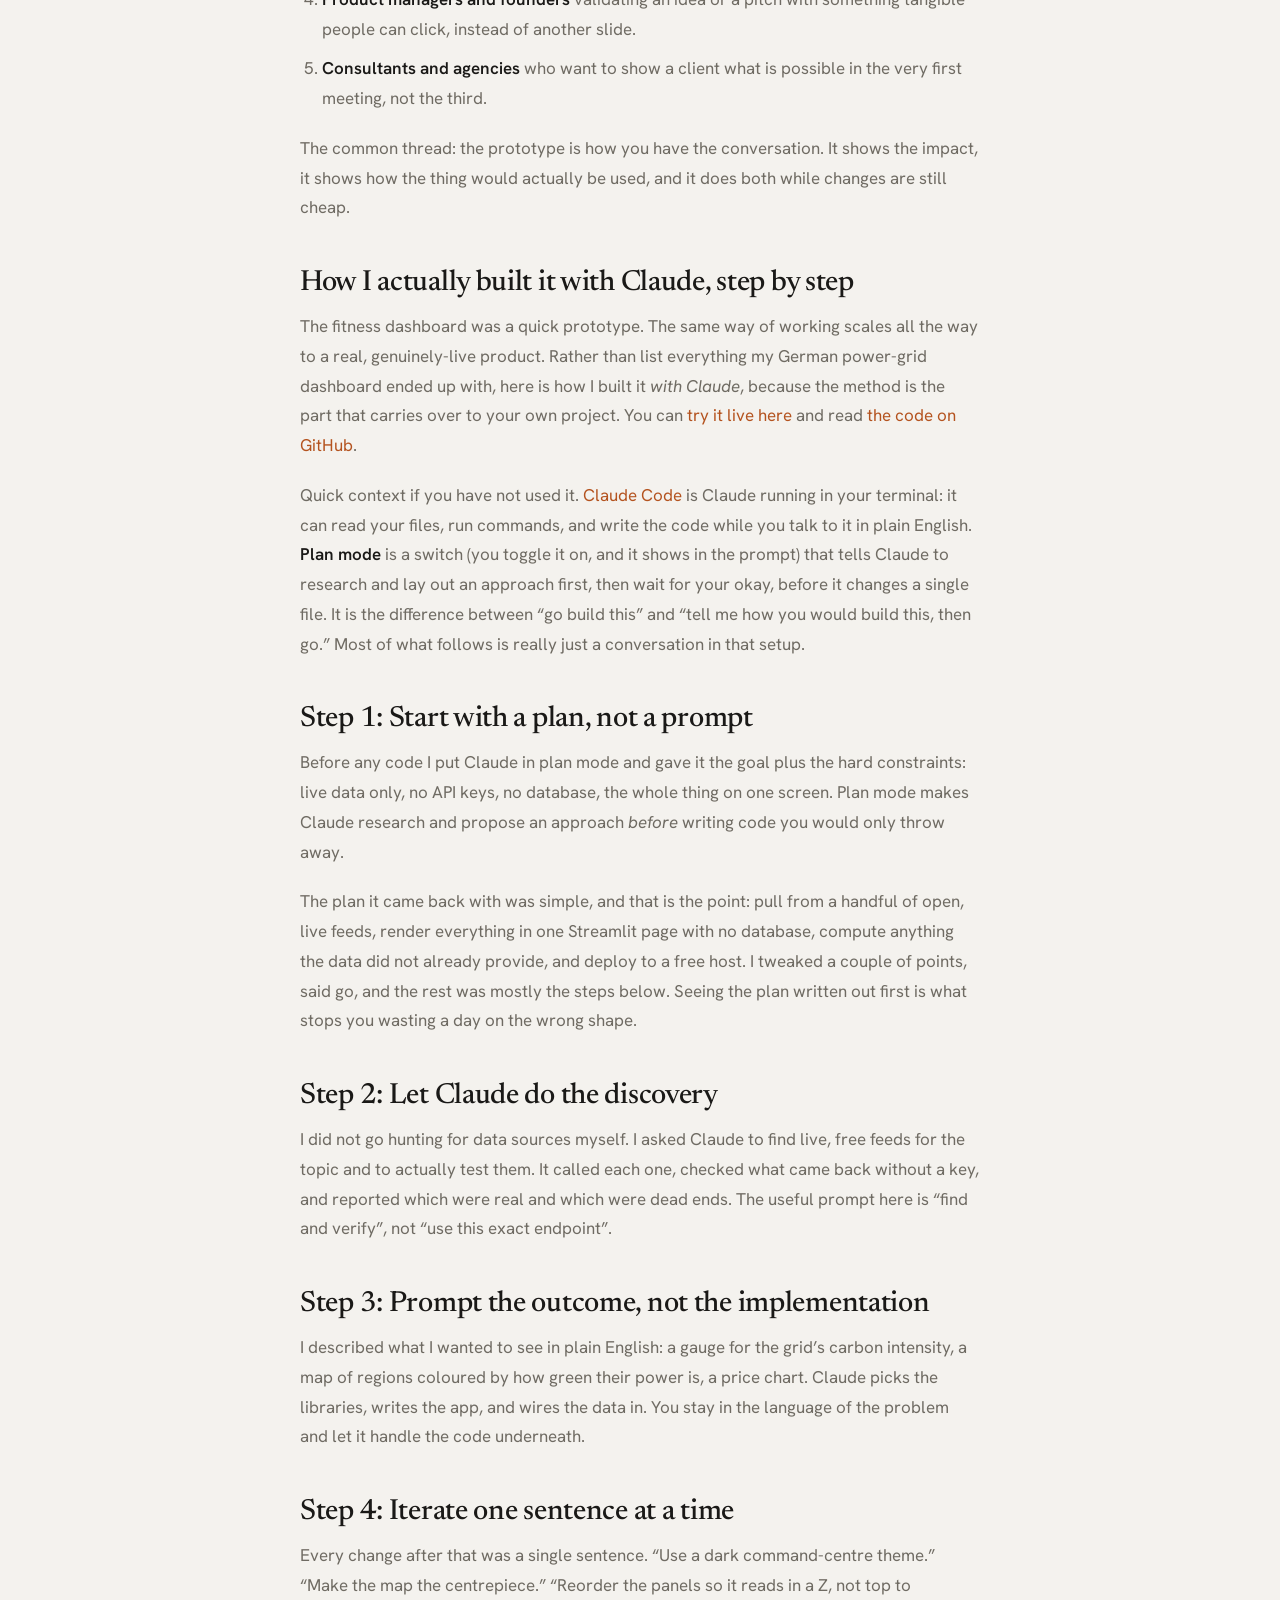
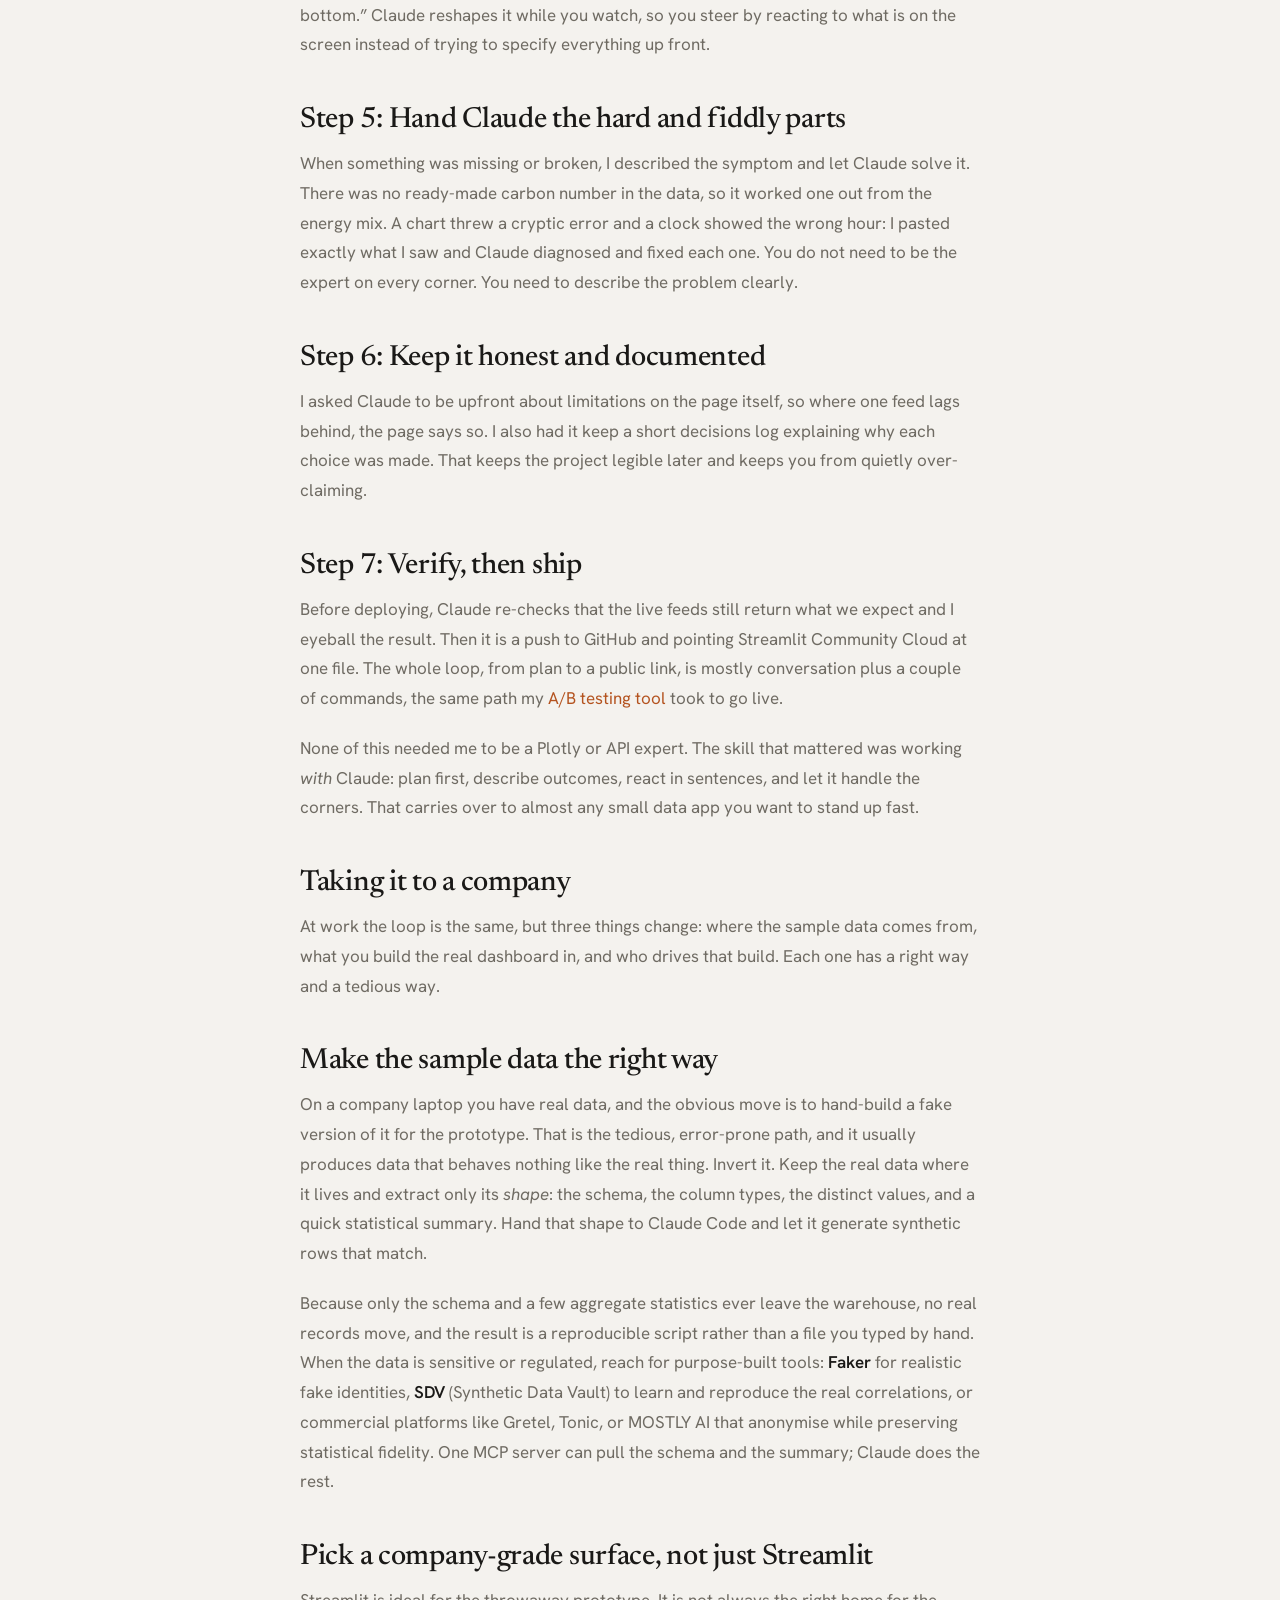
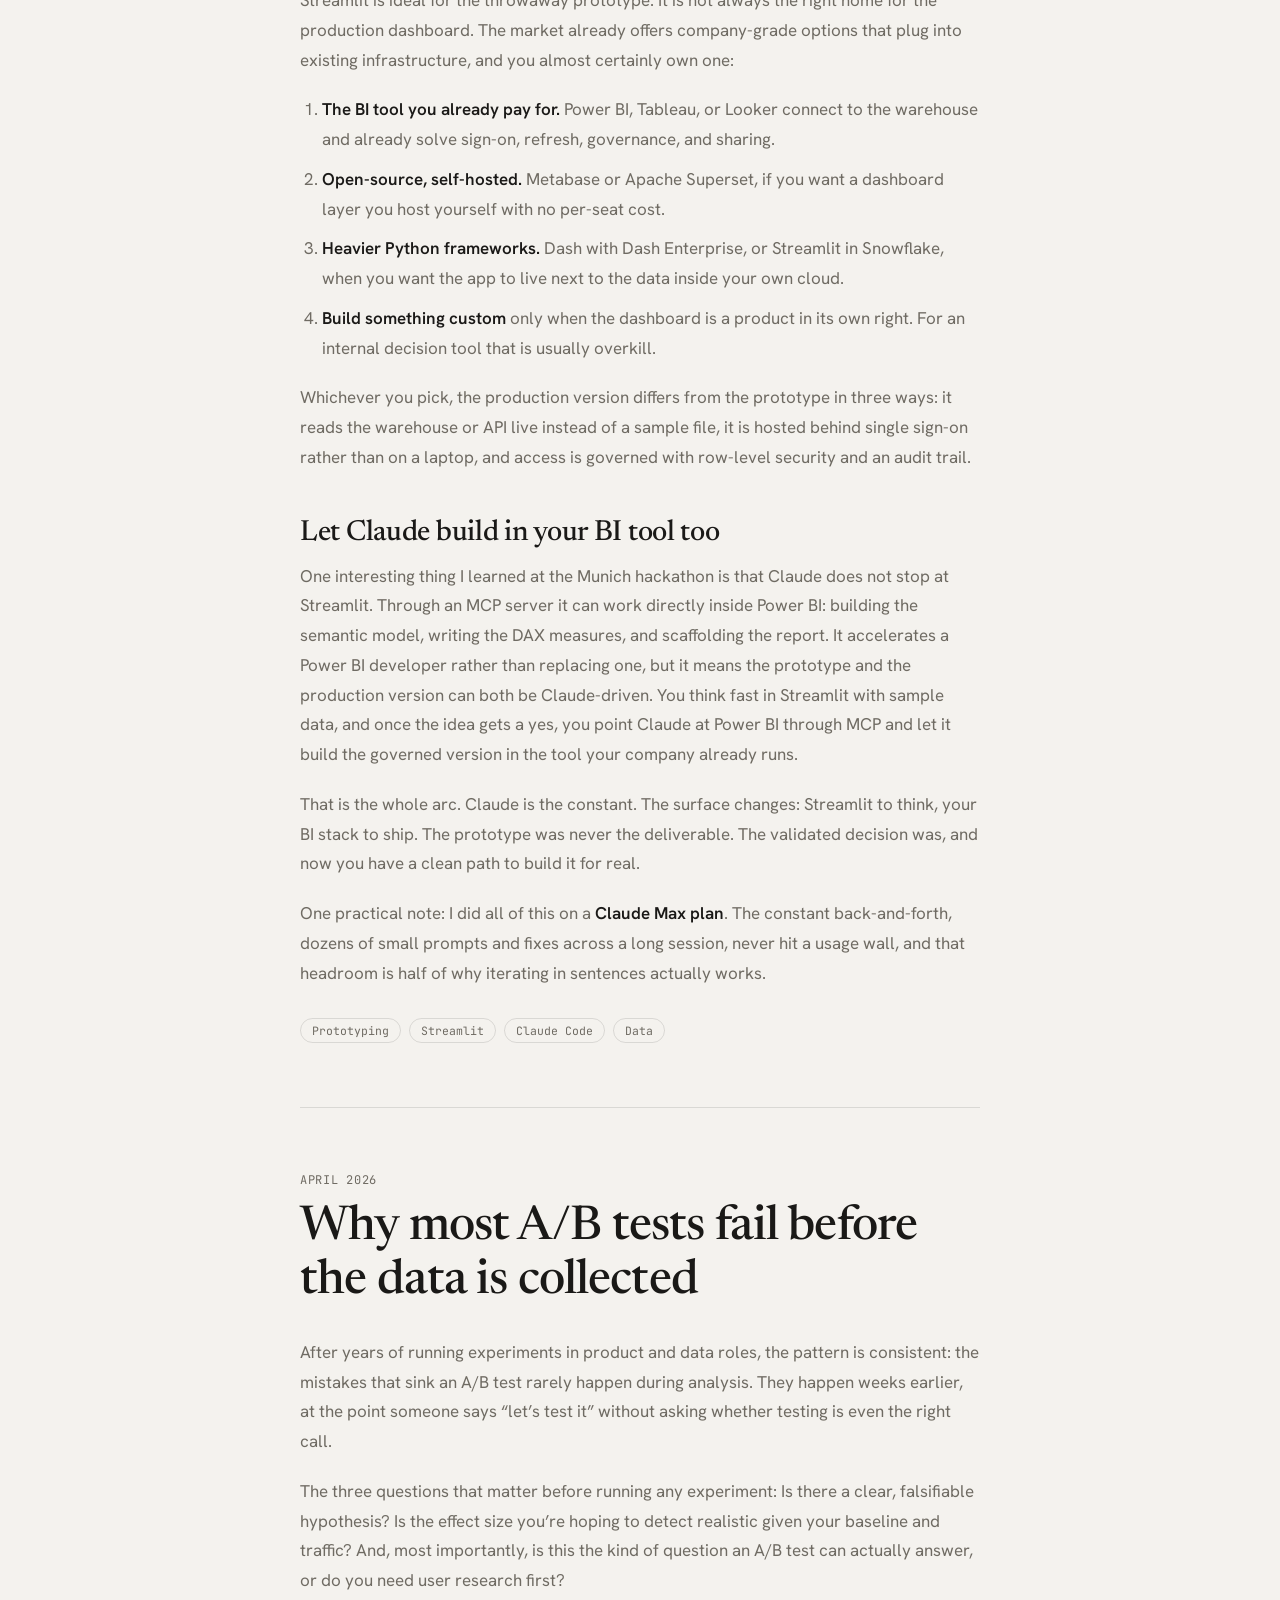
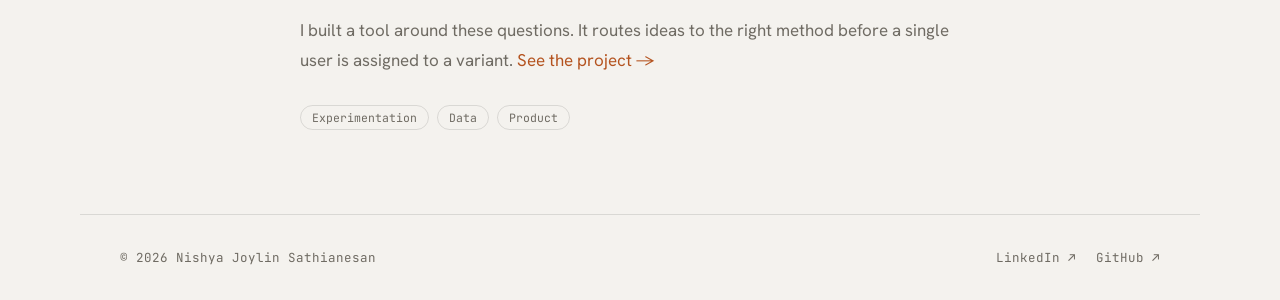
==== commit d03e1e5d: "Replace multi-page site with single-page portfolio Convert the new design from a Claude-artifact exp" ====
--- a/blog.html
+++ b/blog.html
@@ -3,29 +3,43 @@
 <head>
   <meta charset="UTF-8">
   <meta name="viewport" content="width=device-width, initial-scale=1.0">
-  <meta name="description" content="Blog — Nishya Joylin Sathianesan">
-  <title>Blog | Nishya Joylin Sathianesan</title>
+  <title>Writing | Nishya Joylin Sathianesan</title>
+  <meta name="description" content="Essays on data, experimentation, leadership, and building things, by Nishya Joylin Sathianesan, data and AI leader in Munich.">
+  <link rel="canonical" href="https://nishyajoylin-s.github.io/blog.html">
+  <meta name="theme-color" content="#f4f2ee">
+
+  <meta property="og:type" content="article">
+  <meta property="og:url" content="https://nishyajoylin-s.github.io/blog.html">
+  <meta property="og:title" content="Writing | Nishya Joylin Sathianesan">
+  <meta property="og:description" content="Essays on data, experimentation, leadership, and building things.">
+  <meta property="og:image" content="https://nishyajoylin-s.github.io/assets/og-image.png">
+  <meta property="og:image:width" content="1200">
+  <meta property="og:image:height" content="630">
+  <meta name="twitter:card" content="summary_large_image">
+
+  <link rel="icon" href="data:image/svg+xml,<svg xmlns='http://www.w3.org/2000/svg' viewBox='0 0 100 100'><rect width='100' height='100' rx='22' fill='%23b4531f'/><text x='50' y='74' font-family='Georgia,serif' font-size='68' fill='%23fff' text-anchor='middle'>n</text></svg>">
+
   <link rel="preconnect" href="https://fonts.googleapis.com">
-  <link rel="stylesheet" href="https://fonts.googleapis.com/css2?family=Inter:wght@400;500;600;700;800;900&display=swap">
-  <link rel="stylesheet" href="portfolio.css">
+  <link rel="preconnect" href="https://fonts.gstatic.com" crossorigin>
+  <link href="https://fonts.googleapis.com/css2?family=Newsreader:ital,opsz,wght@0,6..72,400;0,6..72,500;0,6..72,600;1,6..72,400;1,6..72,500&family=Hanken+Grotesk:wght@400;500;600;700&family=JetBrains+Mono:wght@400;500&display=swap" rel="stylesheet">
+  <link rel="stylesheet" href="site.css">
 </head>
 <body>
 
+  <a class="skip-link" href="#writing">Skip to content</a>
+
   <header class="site-header">
-    <a class="site-logo" href="index.html">Nishya Joylin Sathianesan</a>
+    <a class="site-logo" href="index.html">nishya joylin</a>
     <nav class="site-nav">
-      <a class="nav-link" href="index.html">Home</a>
-      <a class="nav-link" href="experience.html">Experience</a>
-      <a class="nav-link" href="skills.html">Skills</a>
-      <a class="nav-link" href="education.html">Education</a>
-      <a class="nav-link" href="projects.html">Projects</a>
-      <a class="nav-link active" href="blog.html">Blog</a>
+      <a class="nav-link" href="index.html">← home</a>
+      <a class="nav-link" href="index.html#work">work</a>
+      <a class="nav-link active" href="blog.html">writing</a>
     </nav>
   </header>
 
-  <main class="page-wrap">
-    <h1 class="page-title">Blog</h1>
-    <p class="page-subtitle">Thoughts on data, experimentation, leadership, and building things</p>
+  <main class="page-wrap" id="writing">
+    <h1 class="page-title">Writing</h1>
+    <p class="page-subtitle">Thoughts on data, experimentation, leadership, and building things.</p>
 
     <!--
       POST TEMPLATE — paste at the TOP (newest first):
@@ -41,7 +55,7 @@
       </div>
     -->
 
-    <div class="card">
+    <div class="card" id="prototype-first">
       <p class="post-date">June 2026</p>
       <div class="post-title">Do not build the dashboard. Prototype it first.</div>
       <div class="post-body">
@@ -252,7 +266,7 @@
       </div>
     </div>
 
-    <div class="card">
+    <div class="card" id="ab-tests">
       <p class="post-date">April 2026</p>
       <div class="post-title">Why most A/B tests fail before the data is collected</div>
       <div class="post-body">
@@ -269,7 +283,7 @@
         </p>
         <p>
           I built a tool around these questions. It routes ideas to the right method before a single
-          user is assigned to a variant. <a href="projects.html">See the project →</a>
+          user is assigned to a variant. <a href="index.html#work">See the project →</a>
         </p>
       </div>
       <div class="tag-group">
@@ -281,8 +295,11 @@
   </main>
 
   <footer class="site-footer">
-    <p class="footer-copy">&copy; 2026 Nishya Joylin Sathianesan</p>
-    <a href="https://www.linkedin.com/in/nishyajoylin/" target="_blank" rel="noopener noreferrer" class="footer-linkedin">LinkedIn ↗</a>
+    <span>&copy; 2026 Nishya Joylin Sathianesan</span>
+    <div style="display:flex; gap:20px;">
+      <a href="https://www.linkedin.com/in/nishyajoylin/" target="_blank" rel="noopener">LinkedIn ↗</a>
+      <a href="https://github.com/nishyajoylin-s" target="_blank" rel="noopener">GitHub ↗</a>
+    </div>
   </footer>
 
 </body>
--- a/site.css
+++ b/site.css
@@ -0,0 +1,298 @@
+/* Shared across index.html and blog.html.
+   Design tokens were set at runtime by the artifact export's applyTheme();
+   they are static here because no UI ever exposed the dark/accent switch. */
+
+:root {
+  --bg: #f4f2ee;
+  --ink: #1a1917;
+  --muted: #6f6b63;
+  --line: rgba(0, 0, 0, 0.11);
+  --card: #fbfaf7;
+  --accent: #b4531f;
+  --accent-dark: #8f3f15;
+}
+
+* { box-sizing: border-box; }
+html { scroll-behavior: smooth; }
+body {
+  margin: 0;
+  background: var(--bg);
+  color: var(--ink);
+  font-family: 'Hanken Grotesk', system-ui, sans-serif;
+  -webkit-font-smoothing: antialiased;
+}
+a { color: var(--accent); text-decoration: none; }
+a:hover { color: var(--accent-dark); }
+::selection { background: var(--accent); color: #fff; }
+
+/* Keyboard affordance. The artifact had hover states only. */
+/* No border-radius here — it would square off the pill and the buttons on focus. */
+a:focus-visible,
+button:focus-visible {
+  outline: 2px solid var(--accent);
+  outline-offset: 3px;
+}
+
+.skip-link {
+  position: absolute;
+  left: -9999px;
+  top: 0;
+  z-index: 100;
+  background: var(--ink);
+  color: var(--bg);
+  padding: 10px 18px;
+  border-radius: 0 0 8px 0;
+  font-size: 14px;
+}
+.skip-link:focus {
+  left: 0;
+  color: var(--bg);
+}
+
+@keyframes rise  { from { opacity: 0; transform: translateY(20px); } to { opacity: 1; transform: none; } }
+@keyframes pulse { 0%,100% { opacity: 1; transform: scale(1); } 50% { opacity: .35; transform: scale(.7); } }
+@keyframes float { 0%,100% { transform: translateY(0); } 50% { transform: translateY(-12px); } }
+
+/* Buttons and links that used the runtime's non-standard style-hover attribute.
+   Declarations live here rather than inline so :hover/:focus-visible can win. */
+.btn {
+  display: inline-flex;
+  align-items: center;
+  gap: 9px;
+  padding: 14px 24px;
+  border-radius: 9px;
+  font-weight: 600;
+  font-size: 15px;
+  transition: background .18s ease, color .18s ease, filter .18s ease;
+}
+.btn-lg { padding: 15px 26px; }
+.btn-solid { background: var(--accent); color: #fff; }
+.btn-solid:hover,
+.btn-solid:focus-visible { filter: brightness(.94); color: #fff; }
+.btn-outline { border: 1px solid var(--ink); color: var(--ink); }
+.btn-outline:hover,
+.btn-outline:focus-visible { background: var(--ink); color: var(--bg); }
+
+.pill {
+  color: var(--ink);
+  border: 1px solid var(--ink);
+  border-radius: 999px;
+  padding: 6px 14px;
+  transition: background .18s ease, color .18s ease;
+}
+.pill:hover,
+.pill:focus-visible { background: var(--ink); color: var(--bg); }
+
+.post-link {
+  display: block;
+  padding: 30px 0;
+  color: var(--ink);
+  transition: opacity .18s ease;
+}
+.post-link:hover,
+.post-link:focus-visible { opacity: .72; color: var(--ink); }
+
+/* ---------- expandable project detail ----------
+   Native <details>, so it opens with JS disabled and is keyboard operable. */
+
+.detail { border-top: 1px solid var(--line); margin-bottom: 22px; }
+.detail > summary {
+  cursor: pointer;
+  list-style: none;
+  display: inline-flex; align-items: center; gap: 8px;
+  padding: 14px 0;
+  font-family: 'JetBrains Mono', monospace; font-size: 13px;
+  color: var(--accent);
+}
+.detail > summary::-webkit-details-marker { display: none; }
+.detail > summary::after { content: '↓'; transition: transform .2s ease; }
+.detail[open] > summary::after { transform: rotate(180deg); }
+.detail > summary:hover { color: var(--accent-dark); }
+.detail > summary:focus-visible { outline: 2px solid var(--accent); outline-offset: 3px; }
+
+.detail-body { padding-bottom: 22px; }
+.detail-body h4 {
+  font-family: 'Newsreader', Georgia, serif; font-weight: 500;
+  font-size: clamp(19px, 2vw, 24px); letter-spacing: -0.01em;
+  color: var(--ink); margin: 4px 0 14px;
+}
+.detail-body h4 + p, .detail-body h4 + ol, .detail-body h4 + ul { margin-top: 0; }
+.detail-body p, .detail-body li { font-size: 16px; line-height: 1.65; color: var(--muted); }
+.detail-body p { margin: 0 0 18px; max-width: 66ch; }
+.detail-body ol, .detail-body ul { max-width: 66ch; padding-left: 20px; margin: 0 0 26px; }
+.detail-body li { margin-bottom: 11px; }
+.detail-body strong { color: var(--ink); font-weight: 600; }
+
+/* ---------- embedded Streamlit apps ----------
+   Both apps are built as one wide screen; at 940px the Germany dashboard clips
+   its own title mid-word. So the iframe gets a full 1400x900 viewport to lay
+   out in, and the whole thing is scaled down to fit the column. Nothing is
+   cropped and the app never sees a cramped viewport. --embed-s is set by JS. */
+
+.embed {
+  --embed-w: 1400px;
+  --embed-h: 900px;
+  --embed-s: 0.74;   /* desktop default so the no-JS case lands close; JS refines it */
+  border: 1px solid var(--line);
+  border-radius: 14px;
+  overflow: hidden;
+  background: var(--card);
+  margin-bottom: 16px;
+}
+.embed-chrome {
+  display: flex; align-items: center; gap: 10px;
+  padding: 11px 15px; border-bottom: 1px solid var(--line);
+  font-family: 'JetBrains Mono', monospace; font-size: 12px; color: var(--muted);
+}
+/* The URL truncates rather than wrapping the fake browser bar onto three lines. */
+.embed-chrome > span:nth-of-type(2) {
+  overflow: hidden; text-overflow: ellipsis; white-space: nowrap; min-width: 0;
+}
+.embed-chrome > span:nth-of-type(3) { flex: none; white-space: nowrap; }
+/* Below the minimum scale the stage grows wider than the column and pans
+   sideways, rather than shrinking the app into illegibility on a phone. */
+.embed-stage { overflow-x: auto; overflow-y: hidden; -webkit-overflow-scrolling: touch; }
+.embed-sizer {
+  position: relative;
+  width: calc(var(--embed-w) * var(--embed-s));
+  height: calc(var(--embed-h) * var(--embed-s));
+}
+.embed-frame {
+  position: absolute; top: 0; left: 0;
+  width: var(--embed-w); height: var(--embed-h);
+  transform: scale(var(--embed-s));
+  transform-origin: 0 0;
+  border: 0; display: block; background: var(--card);
+}
+
+/* Scroll reveal. Gated on html.js so the page is fully readable without JS
+   instead of a blank scroll of opacity:0 sections. */
+[data-reveal] { transition: opacity .7s ease, transform .8s cubic-bezier(.2,.75,.2,1); }
+html.js [data-reveal] { opacity: 0; transform: translateY(24px); }
+html.js [data-reveal].in { opacity: 1; transform: none; }
+
+@media (max-width: 820px) {
+  nav { padding: 12px 22px !important; flex-wrap: wrap !important; row-gap: 10px !important; }
+  /* Flatten the links+contact wrapper so nav's own wrapping can put the brand
+     and contact pill on row one and the scrollable link strip on row two. */
+  nav > div { display: contents !important; }
+  nav [data-navlinks] {
+    order: 3; width: 100%;
+    gap: 20px !important; font-size: 13px !important;
+    overflow-x: auto; -webkit-overflow-scrolling: touch;
+    padding-bottom: 2px;
+  }
+  nav [data-navlinks] a { white-space: nowrap; }
+  header#top { grid-template-columns: 1fr !important; padding: 70px 22px 56px !important; gap: 34px !important; }
+  header#top .hero-art { order: -1; justify-self: flex-start !important; }
+  header#top .hero-art [data-anim] { width: min(64vw, 260px) !important; }
+  #work, #experience, #skills, #writing, #about, #contact {
+    padding-left: 22px !important; padding-right: 22px !important;
+    padding-top: 64px !important; padding-bottom: 64px !important;
+  }
+  footer { padding-left: 22px !important; padding-right: 22px !important; }
+  .tech-row { grid-template-columns: 1fr !important; gap: 4px !important; }
+}
+@media (max-width: 480px) {
+  header#top h1 { font-size: clamp(40px, 12vw, 56px) !important; }
+  header#top .hero-art [data-anim] { width: min(72vw, 240px) !important; }
+}
+
+/* The runtime only paused [data-anim] elements, so the inline entrance
+   animations still ran for people who asked for less motion. */
+@media (prefers-reduced-motion: reduce) {
+  html { scroll-behavior: auto; }
+  *, *::before, *::after {
+    animation: none !important;
+    transition: none !important;
+  }
+  html.js [data-reveal] { opacity: 1 !important; transform: none !important; }
+  [style*="animation:rise"] { opacity: 1 !important; transform: none !important; }
+}
+
+/* ---------- blog.html ----------
+   Targets the class names blog.html already uses, so the essay markup itself
+   did not have to be touched when the design changed. */
+
+.site-header {
+  position: sticky; top: 0; z-index: 50;
+  display: flex; align-items: center; justify-content: space-between;
+  gap: 16px; padding: 18px 40px;
+  border-bottom: 1px solid var(--line);
+  background: color-mix(in srgb, var(--bg) 80%, transparent);
+  backdrop-filter: blur(12px); -webkit-backdrop-filter: blur(12px);
+  font-family: 'JetBrains Mono', monospace; font-size: 13px;
+}
+.site-logo { color: var(--ink); font-weight: 500; letter-spacing: 0.02em; }
+.site-nav { display: flex; gap: 26px; align-items: center; }
+.nav-link { color: var(--muted); }
+.nav-link:hover, .nav-link.active { color: var(--ink); }
+
+.page-wrap { max-width: 760px; margin: 0 auto; padding: 76px 40px 20px; }
+.page-title {
+  font-family: 'Newsreader', Georgia, serif; font-weight: 500;
+  font-size: clamp(44px, 7vw, 84px); letter-spacing: -0.02em;
+  line-height: 1.02; margin: 0 0 20px;
+}
+.page-subtitle { font-size: clamp(17px, 1.5vw, 21px); line-height: 1.6; color: var(--muted); margin: 0; }
+
+/* One .card per post. */
+.card { padding: 64px 0; border-top: 1px solid var(--line); scroll-margin-top: 90px; margin-top: 56px; }
+.card + .card { margin-top: 0; }
+.post-date {
+  font-family: 'JetBrains Mono', monospace; font-size: 12px;
+  letter-spacing: 0.06em; text-transform: uppercase;
+  color: var(--muted); margin: 0 0 14px;
+}
+.post-title {
+  font-family: 'Newsreader', Georgia, serif; font-weight: 500;
+  font-size: clamp(30px, 4.4vw, 48px); letter-spacing: -0.018em;
+  line-height: 1.12; margin: 0 0 28px;
+}
+.post-h {
+  font-family: 'Newsreader', Georgia, serif; font-weight: 500;
+  font-size: clamp(21px, 2.4vw, 29px); letter-spacing: -0.01em;
+  color: var(--ink); margin: 46px 0 14px;
+}
+.post-body p, .post-body li { font-size: 17px; line-height: 1.75; color: var(--muted); }
+.post-body p { margin: 0 0 20px; }
+.post-body ul, .post-body ol { padding-left: 22px; margin: 0 0 20px; }
+.post-body li { margin-bottom: 10px; }
+.post-body strong { color: var(--ink); font-weight: 600; }
+.post-body em { font-style: italic; }
+.post-body blockquote {
+  margin: 28px 0; padding: 4px 0 4px 22px;
+  border-left: 2px solid var(--accent);
+  font-family: 'Newsreader', Georgia, serif; font-size: 21px;
+  font-style: italic; line-height: 1.55; color: var(--ink);
+}
+.post-body code {
+  font-family: 'JetBrains Mono', monospace; font-size: 14px;
+  background: var(--card); border: 1px solid var(--line);
+  border-radius: 5px; padding: 1px 6px;
+}
+.tag-group { display: flex; gap: 8px; flex-wrap: wrap; margin-top: 30px; }
+.tag {
+  font-family: 'JetBrains Mono', monospace; font-size: 11.5px; color: var(--muted);
+  border: 1px solid var(--line); border-radius: 999px; padding: 4px 11px;
+}
+
+.site-footer {
+  max-width: 1120px; margin: 0 auto;
+  padding: 34px 40px; border-top: 1px solid var(--line);
+  display: flex; justify-content: space-between; align-items: center;
+  flex-wrap: wrap; gap: 16px;
+  font-family: 'JetBrains Mono', monospace; font-size: 12.5px; color: var(--muted);
+}
+.site-footer a { color: var(--muted); }
+.site-footer a:hover { color: var(--accent); }
+
+@media (max-width: 820px) {
+  .page-wrap { padding: 52px 22px 16px; }
+  /* Same two-row shape as the home page nav: brand, then links. */
+  .site-header { padding: 12px 22px; flex-wrap: wrap; row-gap: 10px; }
+  .site-logo { white-space: nowrap; }
+  .site-nav { width: 100%; gap: 20px; }
+  .site-footer { padding-left: 22px; padding-right: 22px; }
+  .card { padding: 48px 0; margin-top: 40px; }
+}
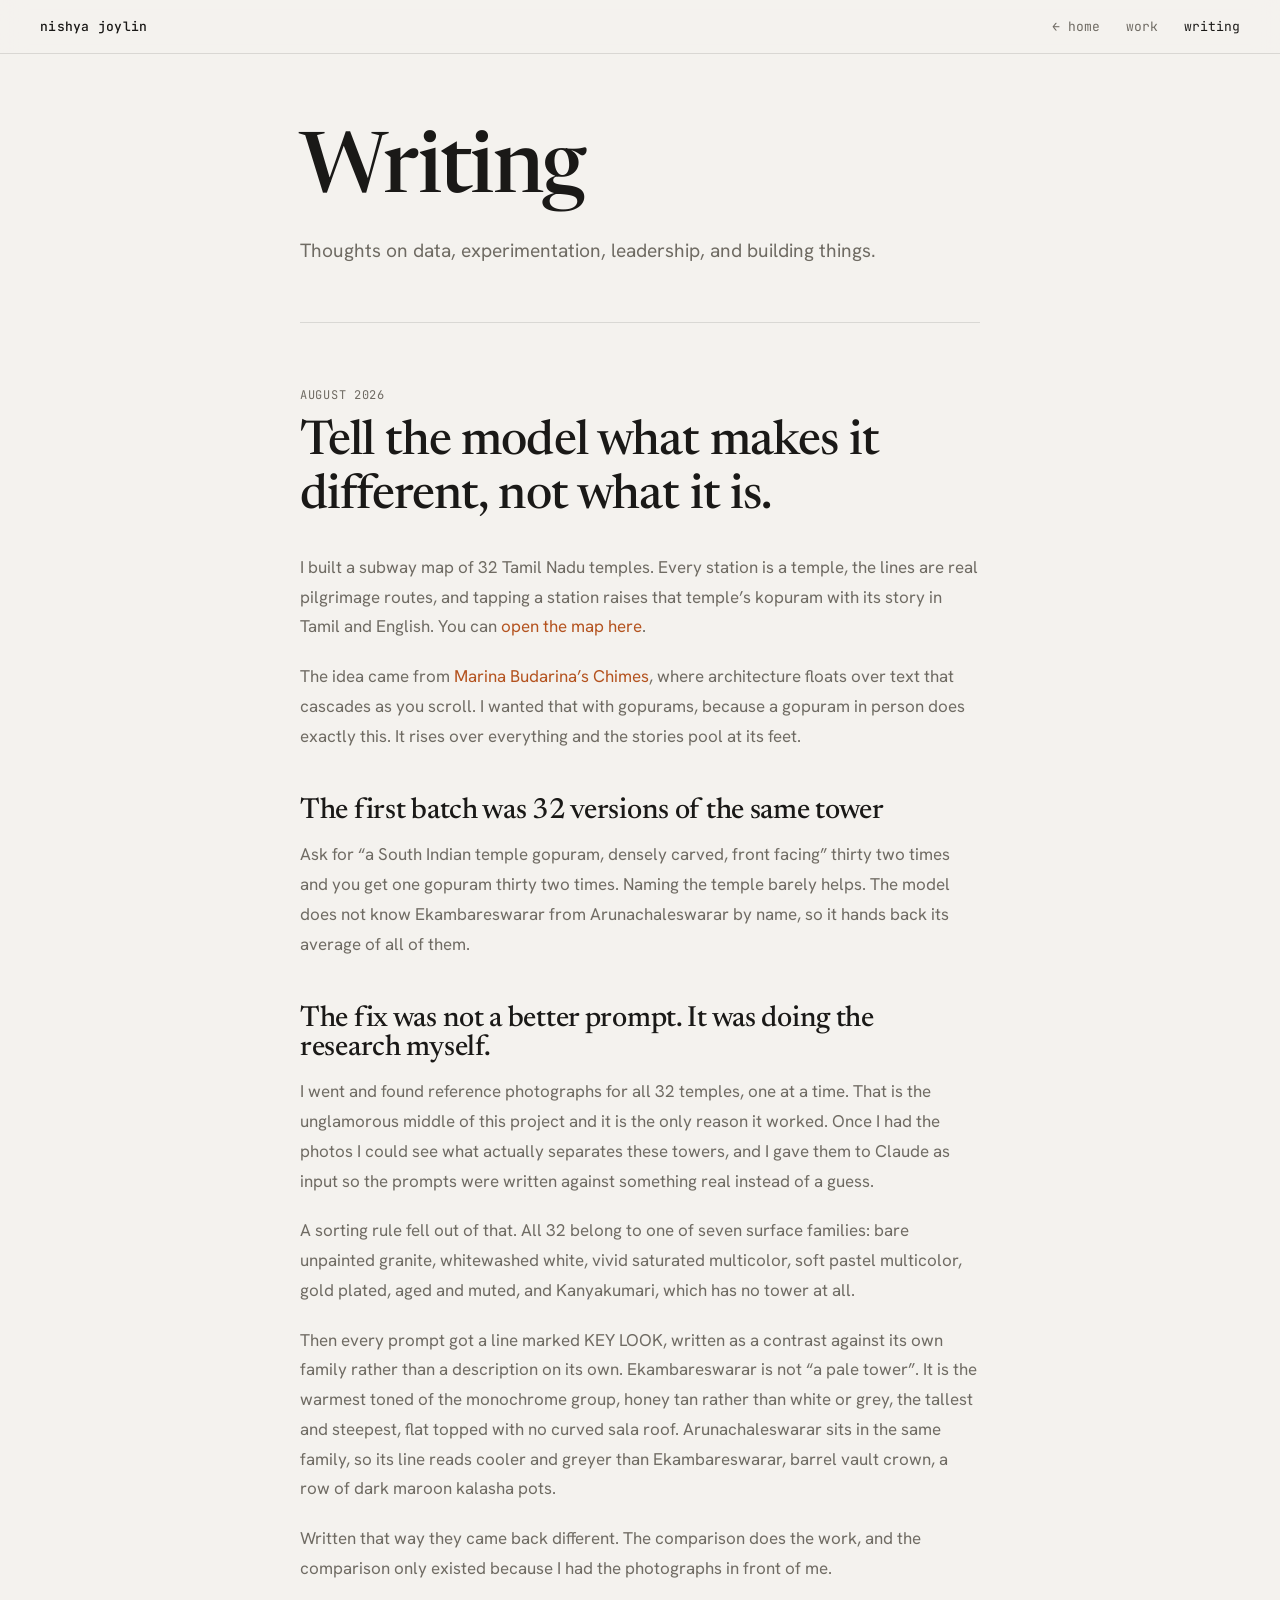
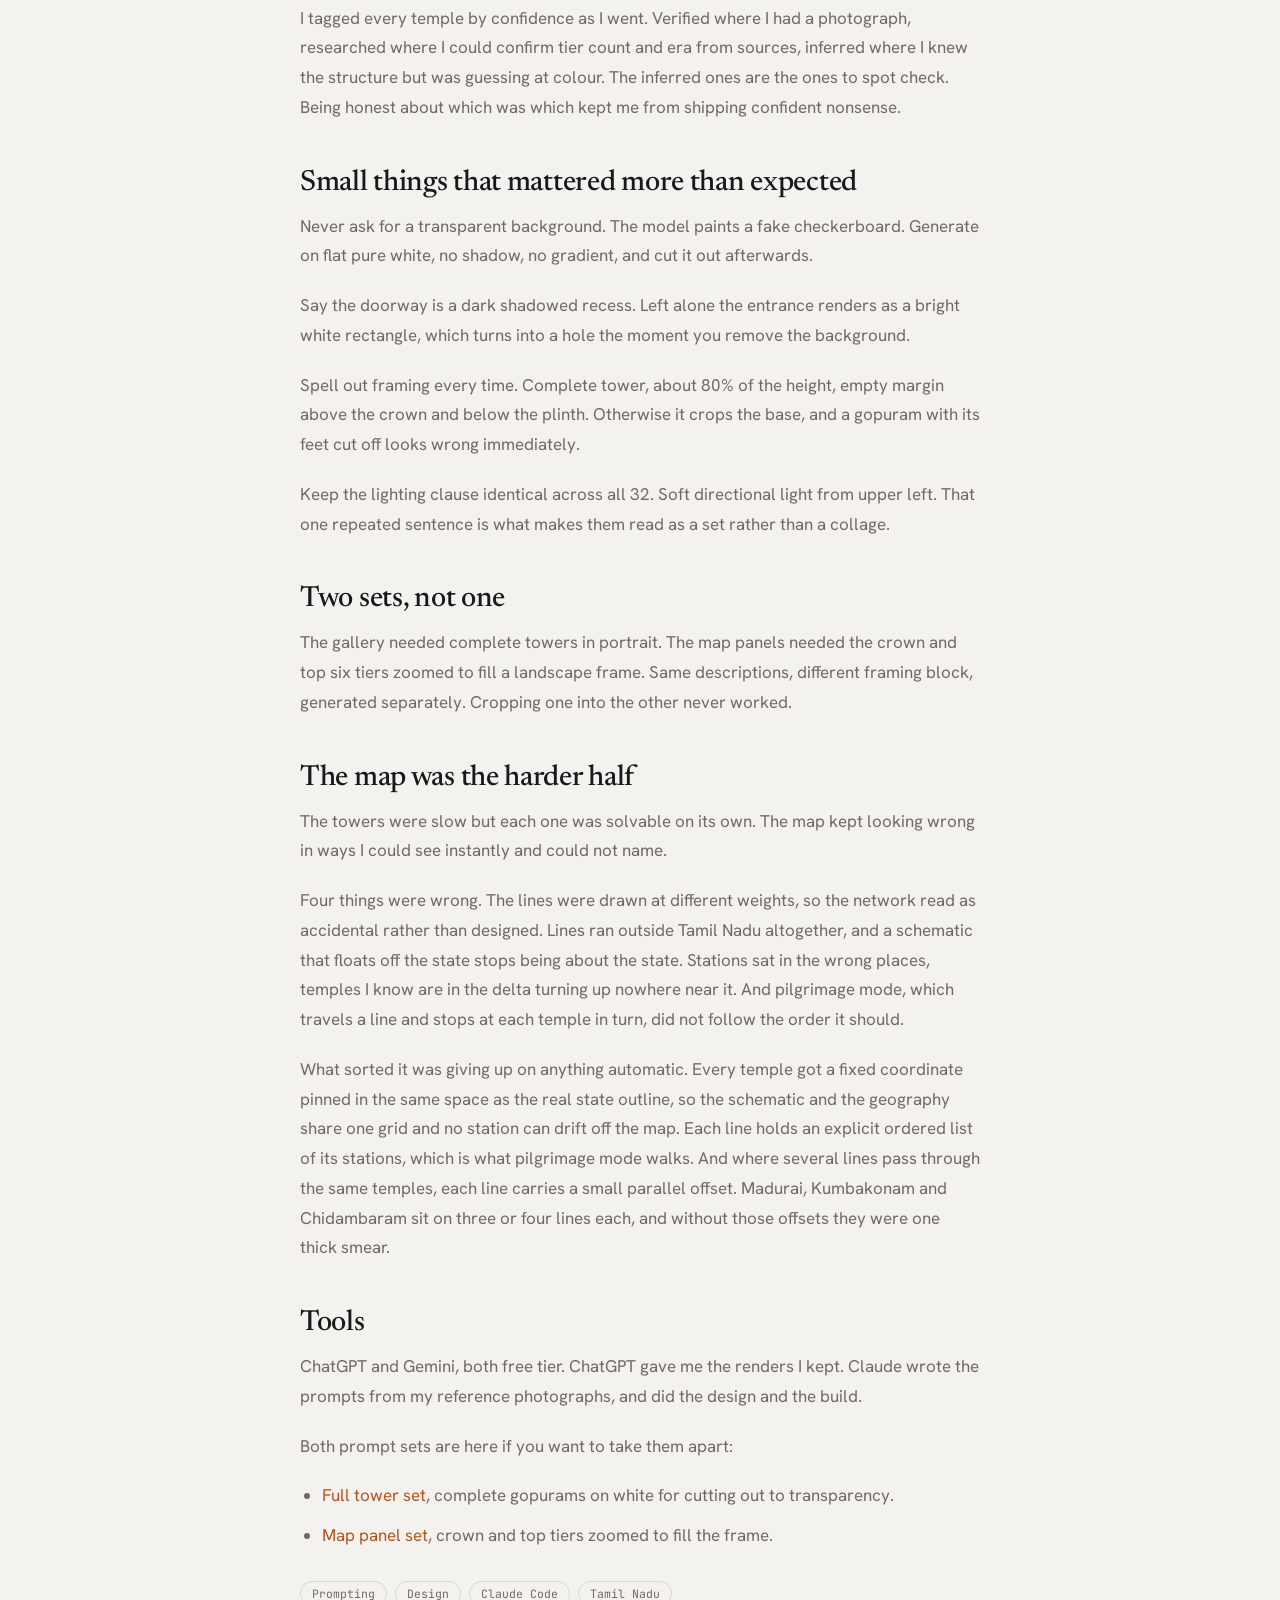
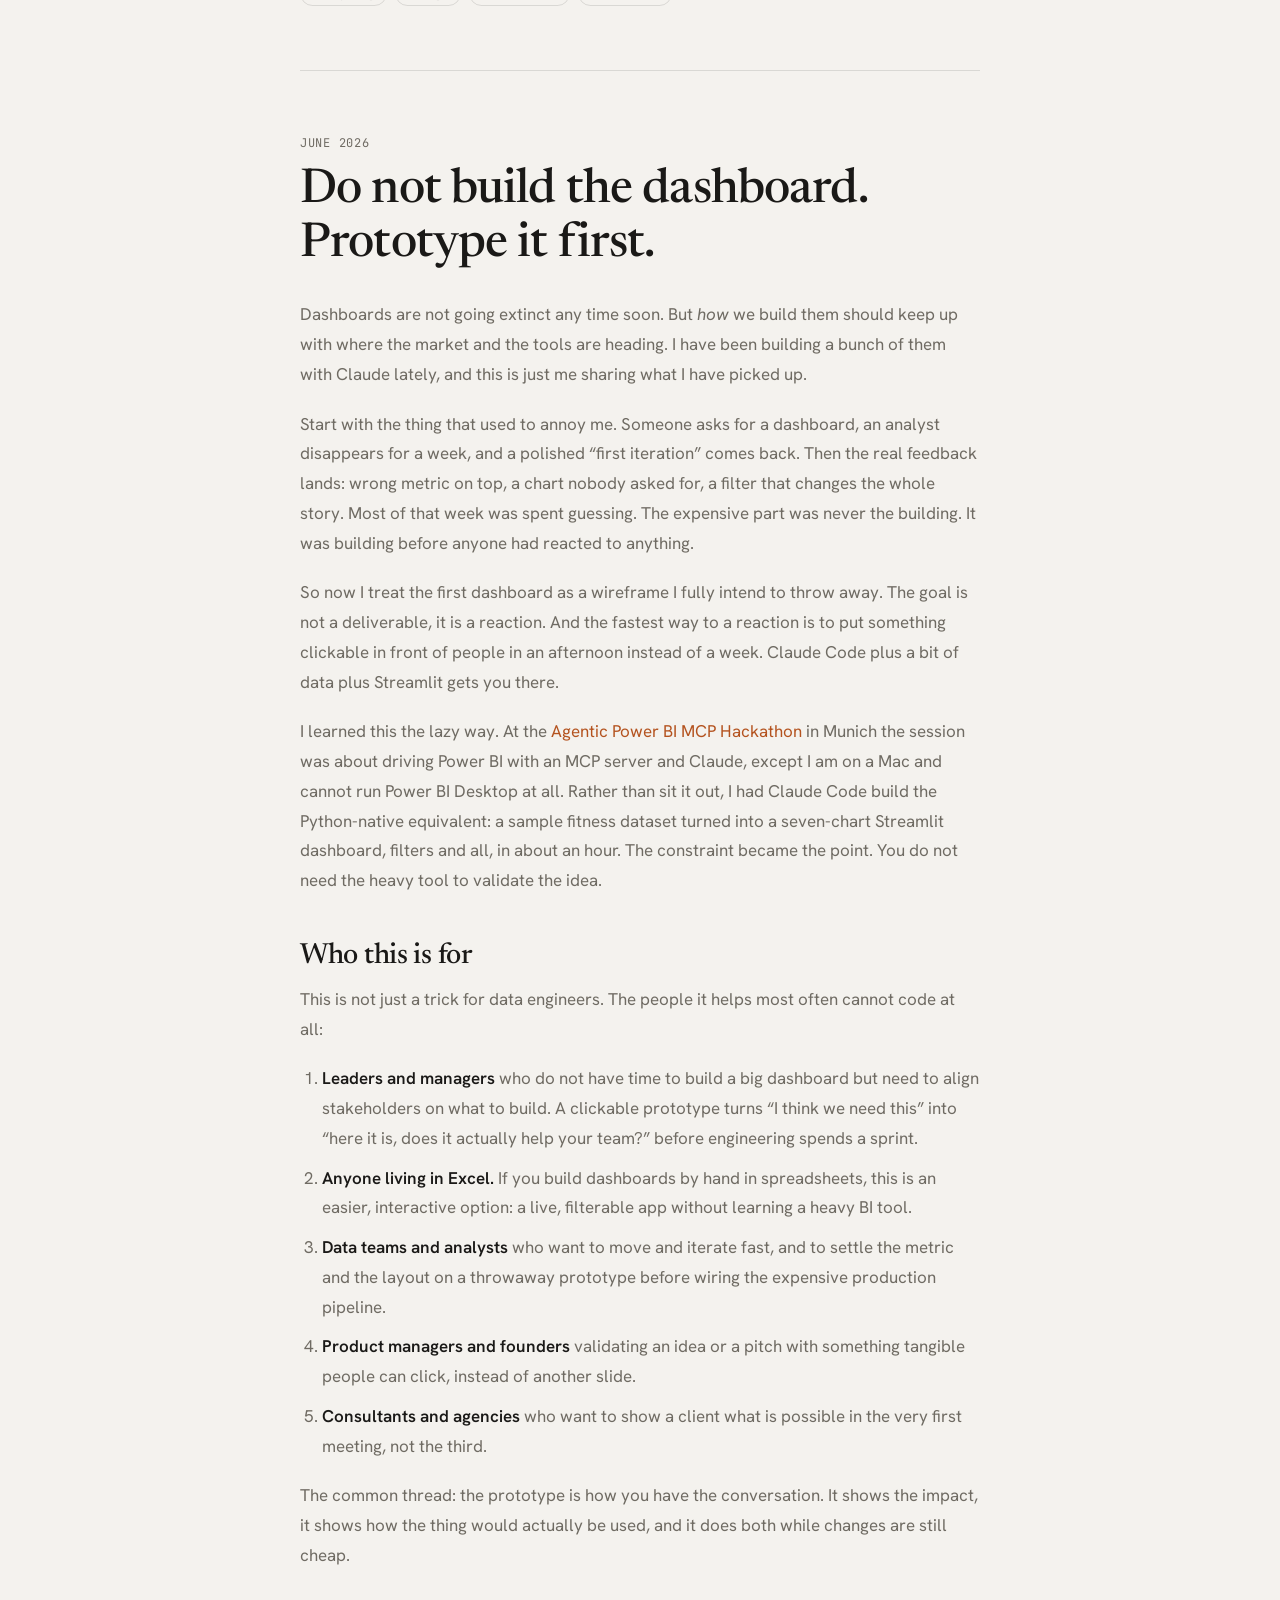
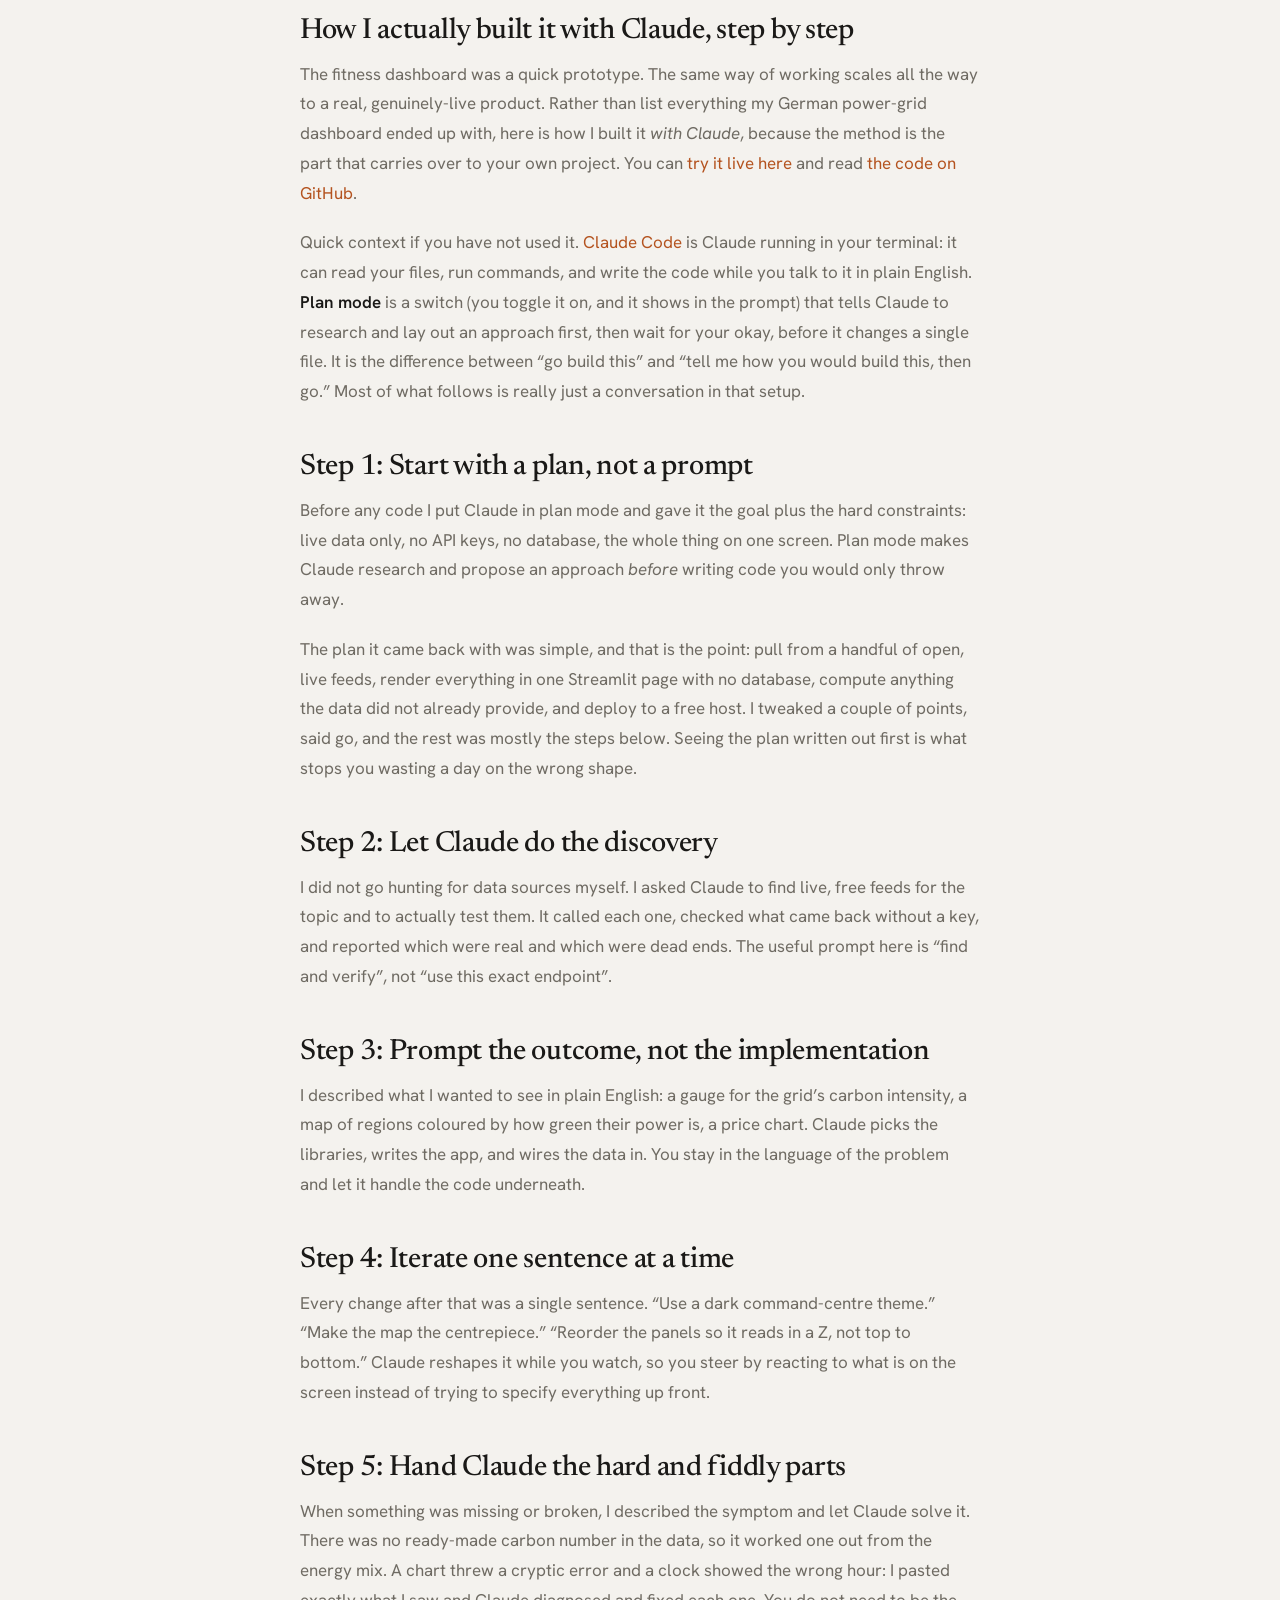
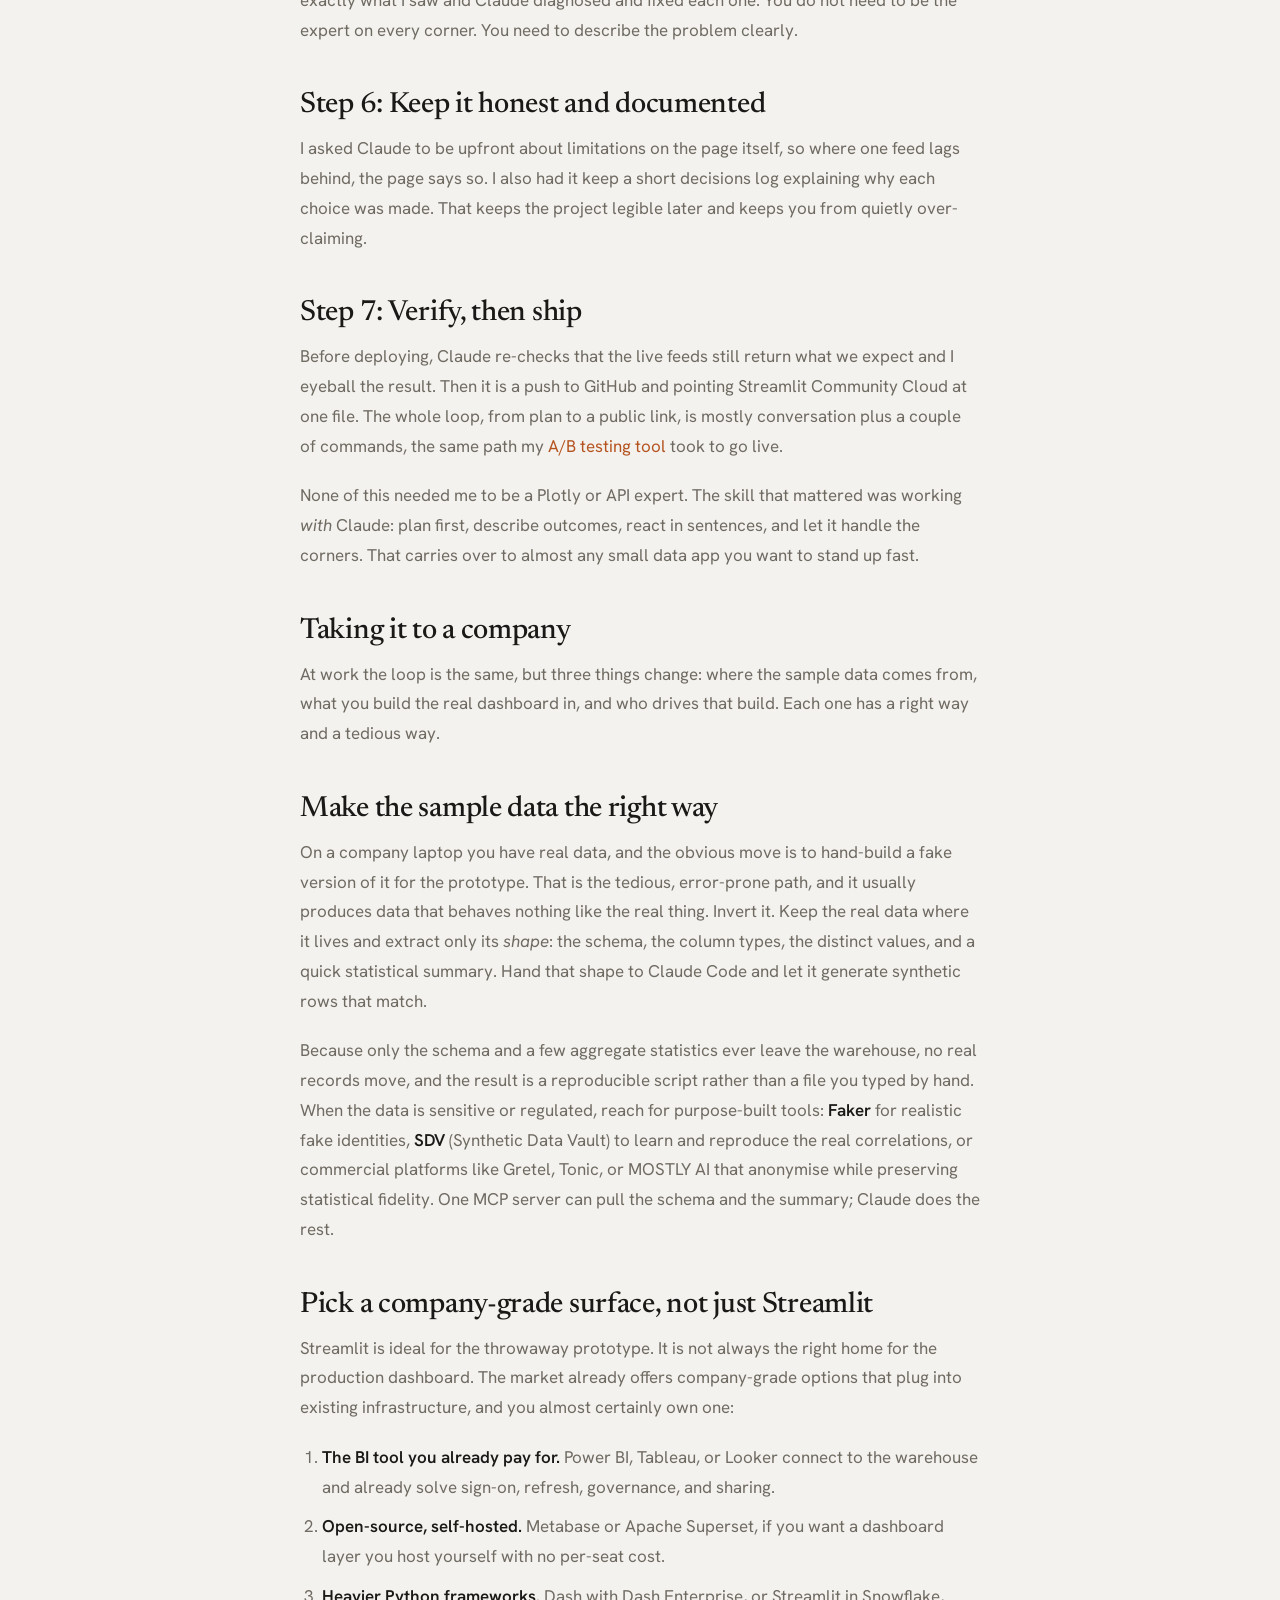
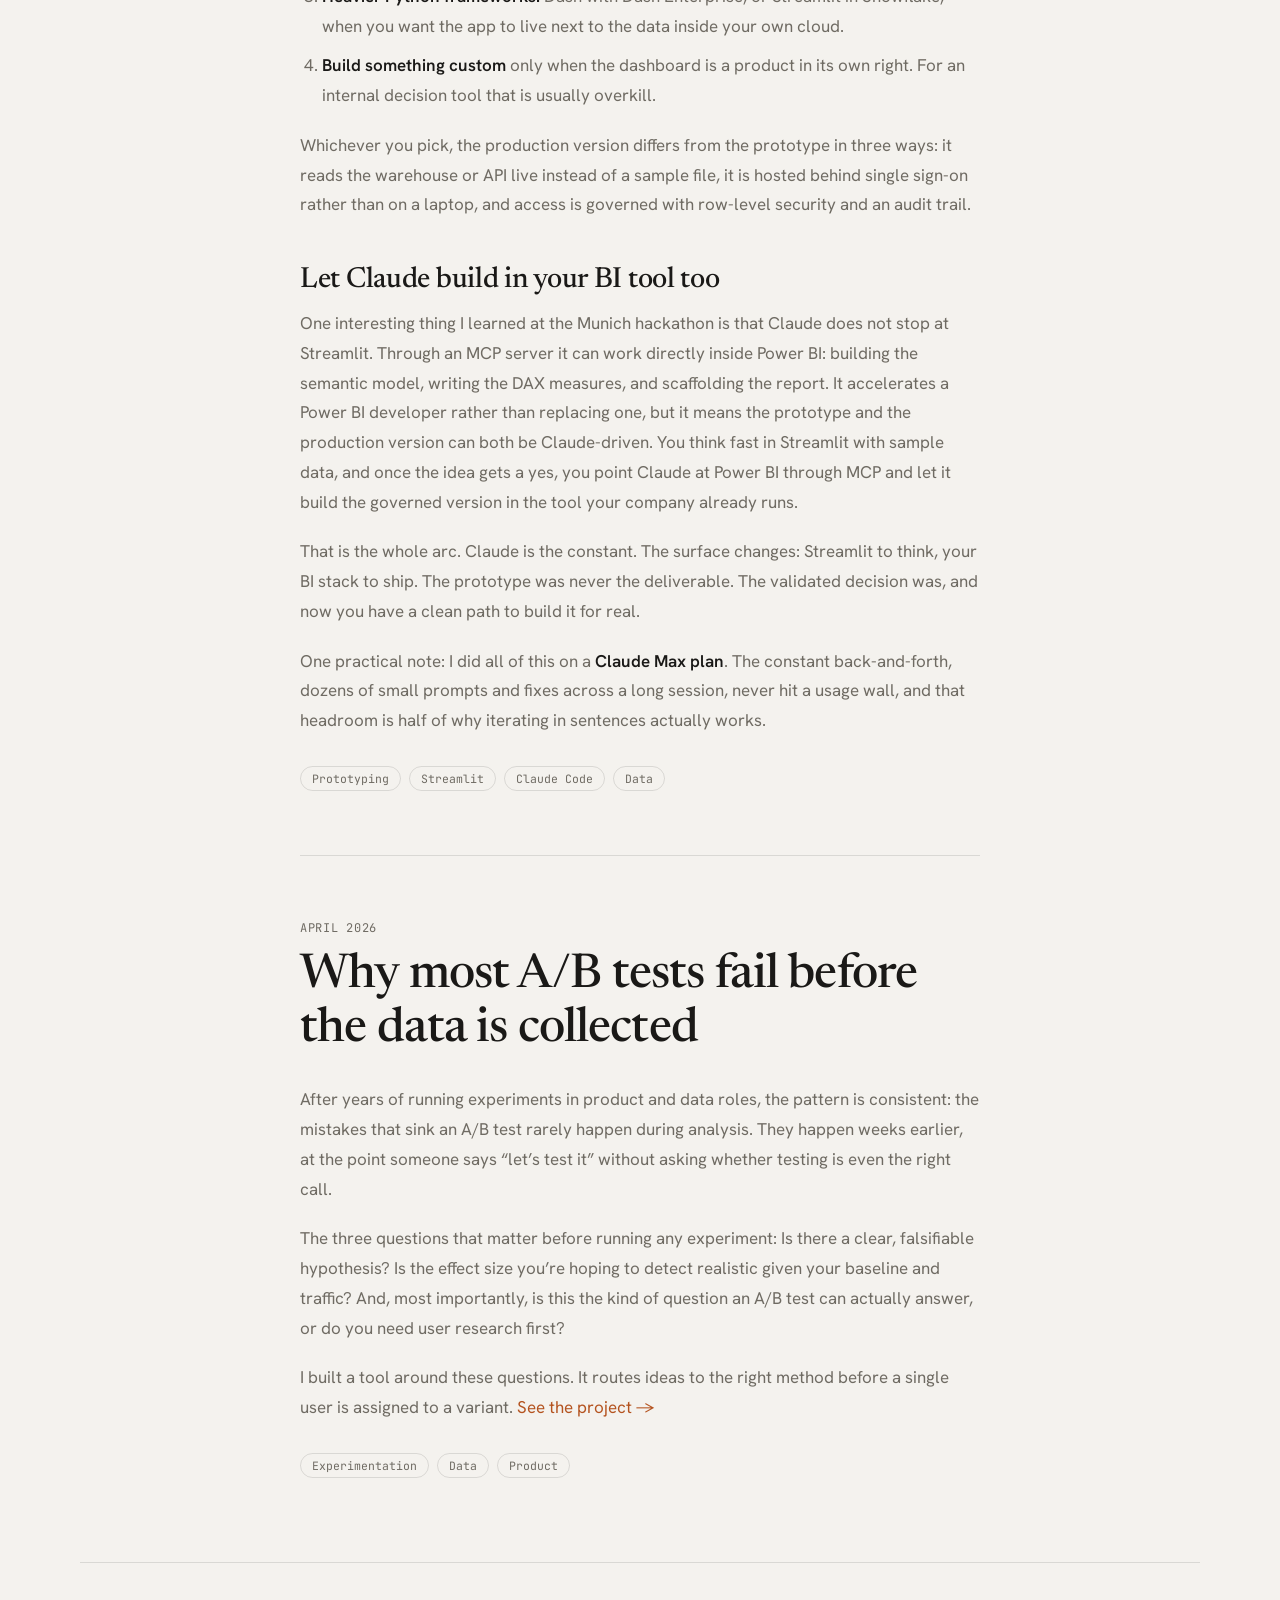
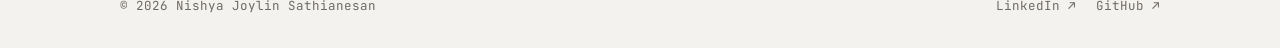
==== commit 70fa3866: "Add Temple Metro post on generating 32 gopurams Covers why the first prompt batch produced identical" ====
--- a/blog.html
+++ b/blog.html
@@ -54,6 +54,128 @@
         </div>
       </div>
     -->
+
+    <div class="card" id="temple-metro">
+      <p class="post-date">August 2026</p>
+      <div class="post-title">Tell the model what makes it different, not what it is.</div>
+      <div class="post-body">
+        <p>
+          I built a subway map of 32 Tamil Nadu temples. Every station is a temple, the lines are real
+          pilgrimage routes, and tapping a station raises that temple&rsquo;s kopuram with its story in Tamil
+          and English. You can
+          <a href="https://nishyajoylin-s.github.io/Tamil-Nadu-Temple-Metro/" target="_blank" rel="noopener noreferrer">open the map here</a>.
+        </p>
+        <p>
+          The idea came from
+          <a href="https://marinabudarina.github.io/chimes/#home" target="_blank" rel="noopener noreferrer">Marina Budarina&rsquo;s Chimes</a>,
+          where architecture floats over text that cascades as you scroll. I wanted that with gopurams, because
+          a gopuram in person does exactly this. It rises over everything and the stories pool at its feet.
+        </p>
+
+        <h3 class="post-h">The first batch was 32 versions of the same tower</h3>
+        <p>
+          Ask for &ldquo;a South Indian temple gopuram, densely carved, front facing&rdquo; thirty two times and
+          you get one gopuram thirty two times. Naming the temple barely helps. The model does not know
+          Ekambareswarar from Arunachaleswarar by name, so it hands back its average of all of them.
+        </p>
+
+        <h3 class="post-h">The fix was not a better prompt. It was doing the research myself.</h3>
+        <p>
+          I went and found reference photographs for all 32 temples, one at a time. That is the unglamorous
+          middle of this project and it is the only reason it worked. Once I had the photos I could see what
+          actually separates these towers, and I gave them to Claude as input so the prompts were written
+          against something real instead of a guess.
+        </p>
+        <p>
+          A sorting rule fell out of that. All 32 belong to one of seven surface families: bare unpainted
+          granite, whitewashed white, vivid saturated multicolor, soft pastel multicolor, gold plated, aged and
+          muted, and Kanyakumari, which has no tower at all.
+        </p>
+        <p>
+          Then every prompt got a line marked KEY LOOK, written as a contrast against its own family rather
+          than a description on its own. Ekambareswarar is not &ldquo;a pale tower&rdquo;. It is the warmest toned
+          of the monochrome group, honey tan rather than white or grey, the tallest and steepest, flat topped
+          with no curved sala roof. Arunachaleswarar sits in the same family, so its line reads cooler and
+          greyer than Ekambareswarar, barrel vault crown, a row of dark maroon kalasha pots.
+        </p>
+        <p>
+          Written that way they came back different. The comparison does the work, and the comparison only
+          existed because I had the photographs in front of me.
+        </p>
+        <p>
+          I tagged every temple by confidence as I went. Verified where I had a photograph, researched where I
+          could confirm tier count and era from sources, inferred where I knew the structure but was guessing at
+          colour. The inferred ones are the ones to spot check. Being honest about which was which kept me from
+          shipping confident nonsense.
+        </p>
+
+        <h3 class="post-h">Small things that mattered more than expected</h3>
+        <p>
+          Never ask for a transparent background. The model paints a fake checkerboard. Generate on flat pure
+          white, no shadow, no gradient, and cut it out afterwards.
+        </p>
+        <p>
+          Say the doorway is a dark shadowed recess. Left alone the entrance renders as a bright white
+          rectangle, which turns into a hole the moment you remove the background.
+        </p>
+        <p>
+          Spell out framing every time. Complete tower, about 80% of the height, empty margin above the crown
+          and below the plinth. Otherwise it crops the base, and a gopuram with its feet cut off looks wrong
+          immediately.
+        </p>
+        <p>
+          Keep the lighting clause identical across all 32. Soft directional light from upper left. That one
+          repeated sentence is what makes them read as a set rather than a collage.
+        </p>
+
+        <h3 class="post-h">Two sets, not one</h3>
+        <p>
+          The gallery needed complete towers in portrait. The map panels needed the crown and top six tiers
+          zoomed to fill a landscape frame. Same descriptions, different framing block, generated separately.
+          Cropping one into the other never worked.
+        </p>
+
+        <h3 class="post-h">The map was the harder half</h3>
+        <p>
+          The towers were slow but each one was solvable on its own. The map kept looking wrong in ways I could
+          see instantly and could not name.
+        </p>
+        <p>
+          Four things were wrong. The lines were drawn at different weights, so the network read as accidental
+          rather than designed. Lines ran outside Tamil Nadu altogether, and a schematic that floats off the
+          state stops being about the state. Stations sat in the wrong places, temples I know are in the delta
+          turning up nowhere near it. And pilgrimage mode, which travels a line and stops at each temple in
+          turn, did not follow the order it should.
+        </p>
+        <p>
+          What sorted it was giving up on anything automatic. Every temple got a fixed coordinate pinned in the
+          same space as the real state outline, so the schematic and the geography share one grid and no station
+          can drift off the map. Each line holds an explicit ordered list of its stations, which is what
+          pilgrimage mode walks. And where several lines pass through the same temples, each line carries a
+          small parallel offset. Madurai, Kumbakonam and Chidambaram sit on three or four lines each, and
+          without those offsets they were one thick smear.
+        </p>
+
+        <h3 class="post-h">Tools</h3>
+        <p>
+          ChatGPT and Gemini, both free tier. ChatGPT gave me the renders I kept. Claude wrote the prompts from
+          my reference photographs, and did the design and the build.
+        </p>
+        <p>
+          Both prompt sets are here if you want to take them apart:
+        </p>
+        <ul>
+          <li><a href="assets/temple-prompts-full-towers.md" download>Full tower set</a>, complete gopurams on white for cutting out to transparency.</li>
+          <li><a href="assets/temple-prompts-map-panels.md" download>Map panel set</a>, crown and top tiers zoomed to fill the frame.</li>
+        </ul>
+      </div>
+      <div class="tag-group">
+        <span class="tag">Prompting</span>
+        <span class="tag">Design</span>
+        <span class="tag">Claude Code</span>
+        <span class="tag">Tamil Nadu</span>
+      </div>
+    </div>
 
     <div class="card" id="prototype-first">
       <p class="post-date">June 2026</p>
